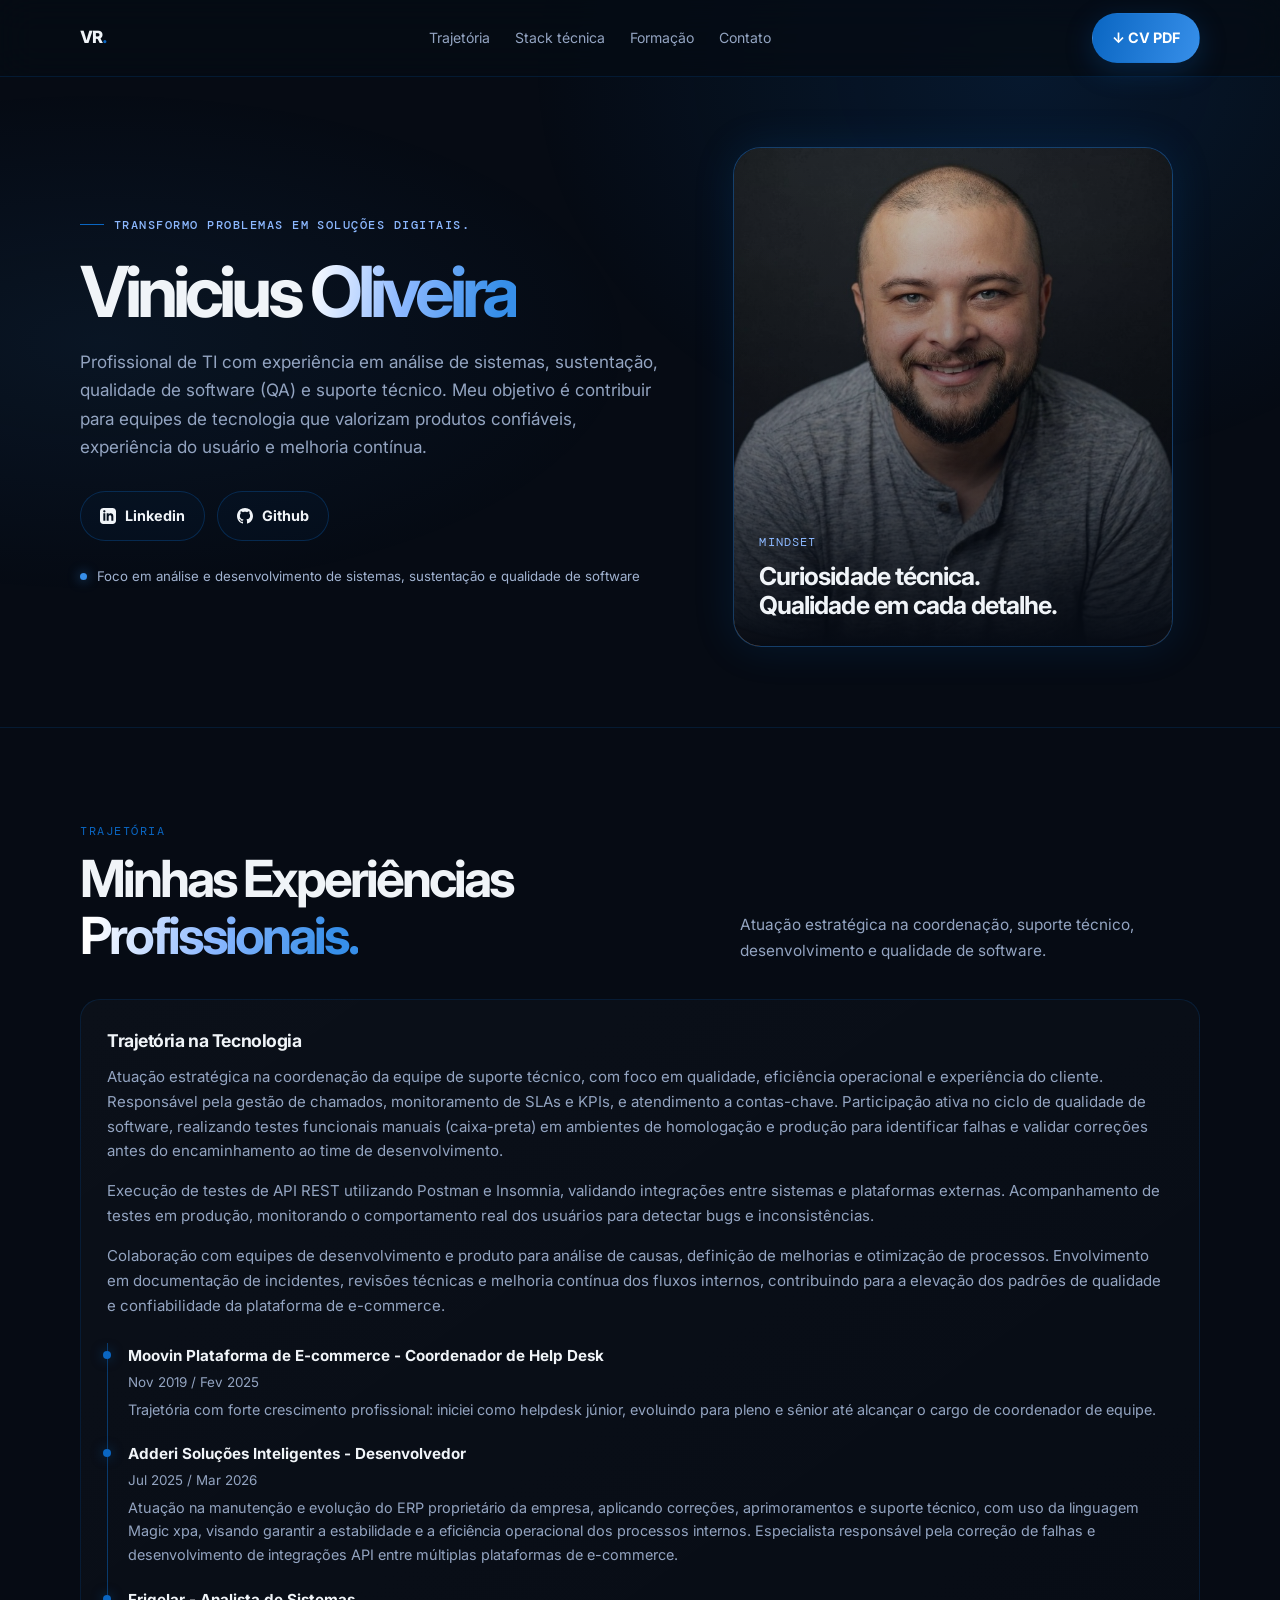
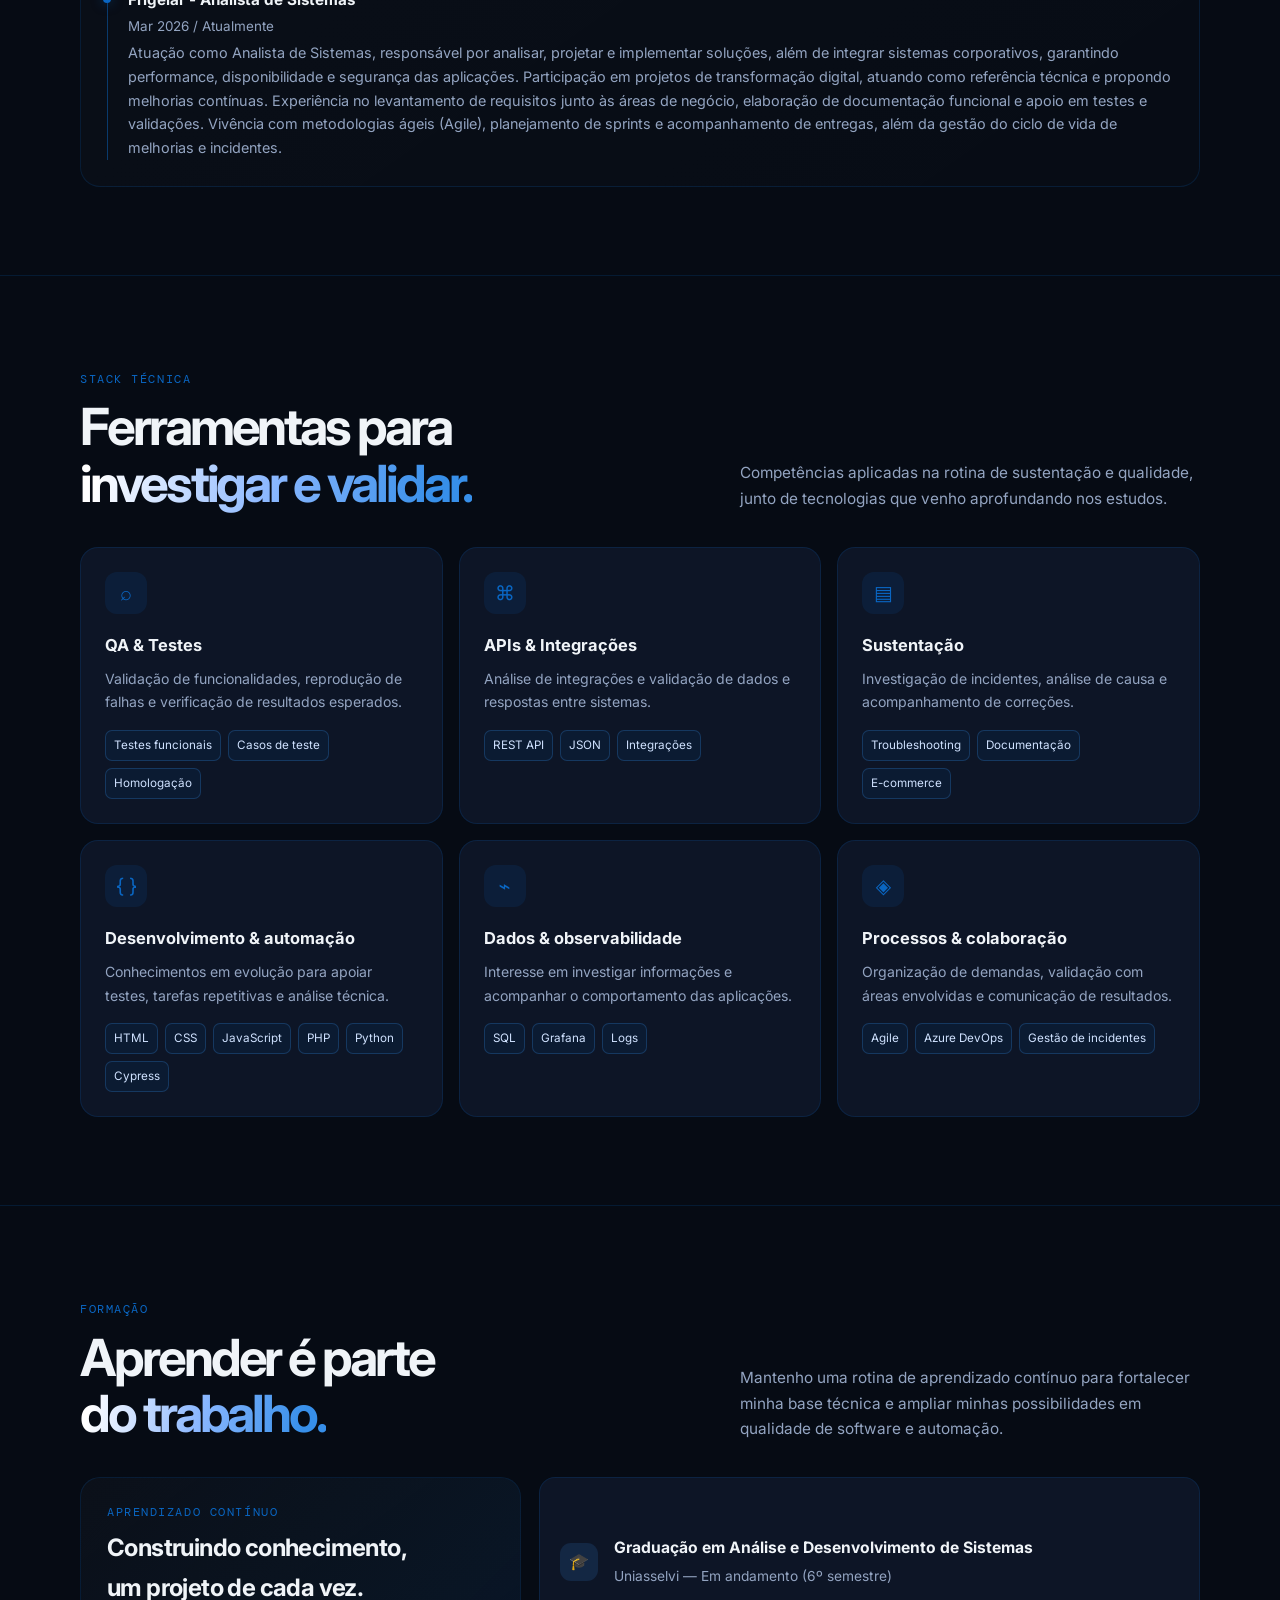
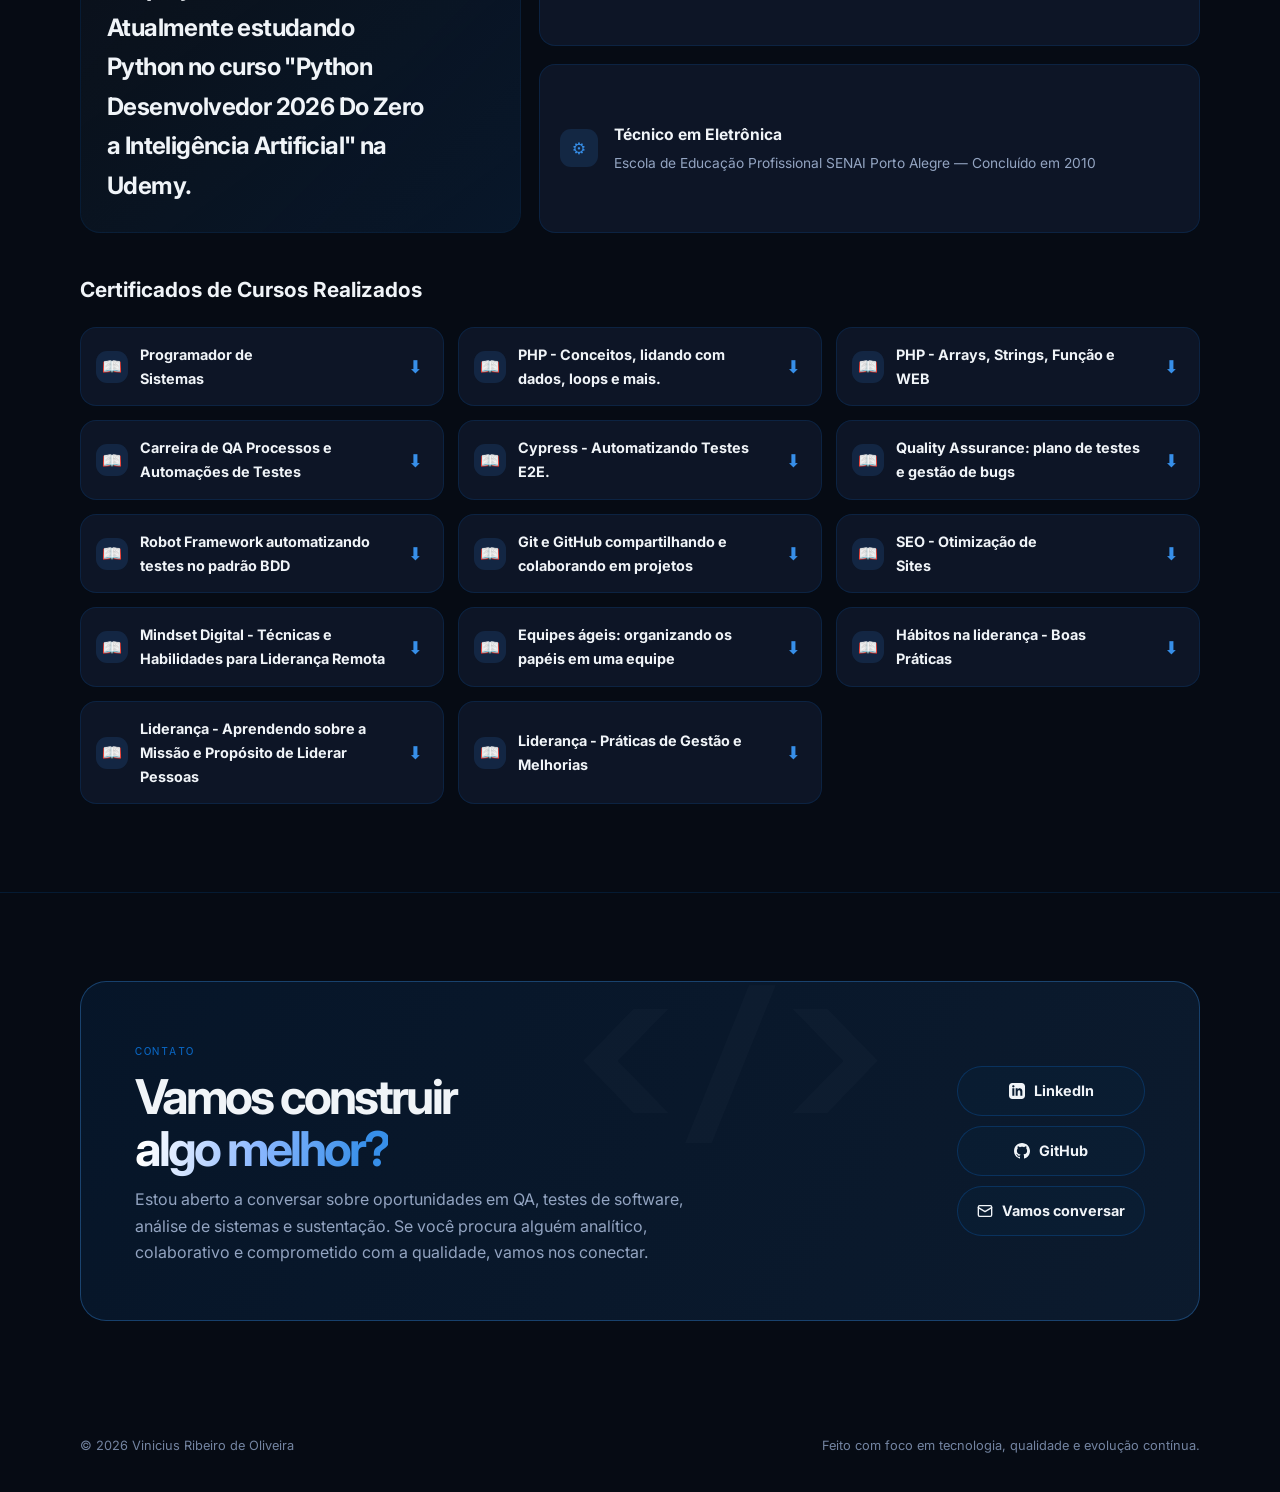
==== index.html @ 4004b597 "adicionando certificados" ====
<!DOCTYPE html>
<html lang="pt-BR">
<head>
  <meta charset="UTF-8" />
  <meta name="viewport" content="width=device-width, initial-scale=1.0" />
  <meta name="theme-color" content="#060b14" />
  <meta name="description" content="Portfólio profissional de Vinicius Ribeiro de Oliveira — Análise de Sistemas, QA, sustentação e qualidade de software." />
  <title>Vinicius Ribeiro | Sistemas · QA · Tecnologia</title>
  <link rel="preconnect" href="https://fonts.googleapis.com">
  <link rel="preconnect" href="https://fonts.gstatic.com" crossorigin>
  <link href="https://fonts.googleapis.com/css2?family=DM+Mono:wght@400;500&family=Inter:wght@400;500;600;700;800&display=swap" rel="stylesheet">
  <link rel="stylesheet" href="style.css" />
</head>
<body>
  <header class="topbar">
    <nav class="nav container" aria-label="Navegação principal">
      <a class="brand" href="#inicio" aria-label="Vinicius Ribeiro, início">VR<span>.</span></a>
      <div class="nav-links">
        <a href="#trajetoria">Trajetória</a>
        <a href="#stack">Stack técnica</a>
        <a href="#formacao">Formação</a>
        <a href="#contato">Contato</a>
      </div>
      <a class="button button-primary" href="arquivos/Curriculo Vinicius Oliveira.pdf" target="_blank" rel="noopener">↓ CV PDF</a>
    </nav>
  </header>

  <main id="inicio">
    <section class="hero container">
      <div class="hero-copy reveal">
        <span class="eyebrow">Transformo problemas em soluções digitais.</span>
        <h1>Vinicius<span class="gradient-text">&nbsp;Oliveira</span></h1>
        <p>Profissional de TI com experiência em análise de sistemas, sustentação, qualidade de software (QA) e suporte técnico. Meu objetivo é contribuir para equipes de tecnologia que valorizam produtos confiáveis, experiência do usuário e melhoria contínua.</p>
        <div class="hero-actions">
          <a class="button button-ghost" href="https://www.linkedin.com/in/vinicius-ribeiro-de-oliveira/" target="_blank" rel="noopener"><svg width="16" height="16" viewBox="0 0 24 24" fill="currentColor" aria-hidden="true"><path d="M19 0h-14c-2.761 0-5 2.239-5 5v14c0 2.761 2.239 5 5 5h14c2.762 0 5-2.239 5-5v-14c0-2.761-2.238-5-5-5zm-11 19h-3v-11h3v11zm-1.5-12.268c-.966 0-1.75-.79-1.75-1.764s.784-1.764 1.75-1.764 1.75.79 1.75 1.764-.783 1.764-1.75 1.764zm13.5 12.268h-3v-5.604c0-3.368-4-3.113-4 0v5.604h-3v-11h3v1.765c1.396-2.586 7-2.777 7 2.476v6.759z"/></svg>Linkedin</a>
          <a class="button button-ghost" href="https://github.com/ViniciusRdeOliveira/" target="_blank" rel="noopener"><svg width="16" height="16" viewBox="0 0 24 24" fill="currentColor" aria-hidden="true"><path d="M12 0c-6.626 0-12 5.373-12 12 0 5.302 3.438 9.8 8.207 11.387.599.111.793-.261.793-.577v-2.234c-3.338.726-4.033-1.416-4.033-1.416-.546-1.387-1.333-1.756-1.333-1.756-1.089-.745.083-.729.083-.729 1.205.084 1.839 1.237 1.839 1.237 1.07 1.834 2.807 1.304 3.492.997.107-.775.418-1.305.762-1.604-2.665-.305-5.467-1.334-5.467-5.931 0-1.311.469-2.381 1.236-3.221-.124-.303-.535-1.524.117-3.176 0 0 1.008-.322 3.301 1.23.957-.266 1.983-.399 3.003-.404 1.02.005 2.047.138 3.006.404 2.291-1.552 3.297-1.23 3.297-1.23.653 1.653.242 2.874.118 3.176.77.84 1.235 1.911 1.235 3.221 0 4.609-2.807 5.624-5.479 5.921.43.372.823 1.102.823 2.222v3.293c0 .319.192.694.801.576 4.765-1.589 8.199-6.086 8.199-11.386 0-6.627-5.373-12-12-12z"/></svg>Github</a>
        </div>
        <div class="micro"><span class="dot"></span> Foco em análise e desenvolvimento de sistemas, sustentação e qualidade de software</div>
      </div>
      <div class="visual reveal" aria-label="Foto de perfil de Vinicius Oliveira">
        <div class="visual-frame">
          <img src="arquivos/vinicius-oliveira.jpeg" alt="Vinicius Oliveira" />
          <div class="visual-caption">
            <small>Mindset</small>
            <h2>Curiosidade técnica.<br>Qualidade em cada detalhe.</h2>
          </div>
        </div>
      </div>
    </section>

    <section class="section" id="trajetoria">
      <div class="container">
        <div class="section-head reveal">
          <div><span class="section-kicker">Trajetória</span><h2 class="section-title">Minhas Experiências<br><span class="gradient-text">Profissionais.</span></h2></div>
          <p class="section-intro">Atuação estratégica na coordenação, suporte técnico, desenvolvimento e qualidade de software.</p>
        </div>
        <div class="trajectory-grid">
          <article class="panel reveal" style="grid-column: 1 / -1;">
            <h3>Trajetória na Tecnologia</h3>
            <p>Atuação estratégica na coordenação da equipe de suporte técnico, com foco em qualidade, eficiência operacional e experiência do cliente. Responsável pela gestão de chamados, monitoramento de SLAs e KPIs, e atendimento a contas-chave. Participação ativa no ciclo de qualidade de software, realizando testes funcionais manuais (caixa-preta) em ambientes de homologação e produção para identificar falhas e validar correções antes do encaminhamento ao time de desenvolvimento.</p>
            <p style="margin-top: 15px;">Execução de testes de API REST utilizando Postman e Insomnia, validando integrações entre sistemas e plataformas externas. Acompanhamento de testes em produção, monitorando o comportamento real dos usuários para detectar bugs e inconsistências.</p>
            <p style="margin-top: 15px;">Colaboração com equipes de desenvolvimento e produto para análise de causas, definição de melhorias e otimização de processos. Envolvimento em documentação de incidentes, revisões técnicas e melhoria contínua dos fluxos internos, contribuindo para a elevação dos padrões de qualidade e confiabilidade da plataforma de e-commerce.</p>
            <div class="timeline" style="margin-top: 25px;">
              <div class="timeline-item">
                <strong>Moovin Plataforma de E-commerce - Coordenador de Help Desk</strong>
                <span>Nov 2019 / Fev 2025</span>
                <p style="color: var(--muted); font-size: 0.9rem; margin-top: 4px;">Trajetória com forte crescimento profissional: iniciei como helpdesk júnior, evoluindo para pleno e sênior até alcançar o cargo de coordenador de equipe.</p>
              </div>
              <div class="timeline-item">
                <strong>Adderi Soluções Inteligentes - Desenvolvedor</strong>
                <span>Jul 2025 / Mar 2026</span>
                <p style="color: var(--muted); font-size: 0.9rem; margin-top: 4px;">Atuação na manutenção e evolução do ERP proprietário da empresa, aplicando correções, aprimoramentos e suporte técnico, com uso da linguagem Magic xpa, visando garantir a estabilidade e a eficiência operacional dos processos internos. Especialista responsável pela correção de falhas e desenvolvimento de integrações API entre múltiplas plataformas de e-commerce.</p>
              </div>
              <div class="timeline-item">
                <strong>Frigelar - Analista de Sistemas</strong>
                <span>Mar 2026 / Atualmente</span>
                <p style="color: var(--muted); font-size: 0.9rem; margin-top: 4px;">Atuação como Analista de Sistemas, responsável por analisar, projetar e implementar soluções, além de integrar sistemas corporativos, garantindo performance, disponibilidade e segurança das aplicações. Participação em projetos de transformação digital, atuando como referência técnica e propondo melhorias contínuas. Experiência no levantamento de requisitos junto às áreas de negócio, elaboração de documentação funcional e apoio em testes e validações. Vivência com metodologias ágeis (Agile), planejamento de sprints e acompanhamento de entregas, além da gestão do ciclo de vida de melhorias e incidentes.</p>
              </div>
            </div>
          </article>
        </div>
      </div>
    </section>

    <section class="section" id="stack">
      <div class="container">
        <div class="section-head reveal">
          <div><span class="section-kicker">Stack técnica</span><h2 class="section-title">Ferramentas para<br><span class="gradient-text">investigar e validar.</span></h2></div>
          <p class="section-intro">Competências aplicadas na rotina de sustentação e qualidade, junto de tecnologias que venho aprofundando nos estudos.</p>
        </div>
        <div class="stack-grid">
          <article class="stack-card reveal"><div class="stack-icon">⌕</div><h3>QA & Testes</h3><p>Validação de funcionalidades, reprodução de falhas e verificação de resultados esperados.</p><div class="tags"><span class="tag">Testes funcionais</span><span class="tag">Casos de teste</span><span class="tag">Homologação</span></div></article>
          <article class="stack-card reveal"><div class="stack-icon">⌘</div><h3>APIs & Integrações</h3><p>Análise de integrações e validação de dados e respostas entre sistemas.</p><div class="tags"><span class="tag">REST API</span><span class="tag">JSON</span><span class="tag">Integrações</span></div></article>
          <article class="stack-card reveal"><div class="stack-icon">▤</div><h3>Sustentação</h3><p>Investigação de incidentes, análise de causa e acompanhamento de correções.</p><div class="tags"><span class="tag">Troubleshooting</span><span class="tag">Documentação</span><span class="tag">E-commerce</span></div></article>
          <article class="stack-card reveal"><div class="stack-icon">{ }</div><h3>Desenvolvimento & automação</h3><p>Conhecimentos em evolução para apoiar testes, tarefas repetitivas e análise técnica.</p><div class="tags"><span class="tag">HTML</span><span class="tag">CSS</span><span class="tag">JavaScript</span><span class="tag">PHP</span><span class="tag">Python</span><span class="tag">Cypress</span></div></article>
          <article class="stack-card reveal"><div class="stack-icon">⌁</div><h3>Dados & observabilidade</h3><p>Interesse em investigar informações e acompanhar o comportamento das aplicações.</p><div class="tags"><span class="tag">SQL</span><span class="tag">Grafana</span><span class="tag">Logs</span></div></article>
          <article class="stack-card reveal"><div class="stack-icon">◈</div><h3>Processos & colaboração</h3><p>Organização de demandas, validação com áreas envolvidas e comunicação de resultados.</p><div class="tags"><span class="tag">Agile</span><span class="tag">Azure DevOps</span><span class="tag">Gestão de incidentes</span></div></article>
        </div>
      </div>
    </section>

    <section class="section" id="formacao">
      <div class="container">
        <div class="section-head reveal">
          <div><span class="section-kicker">Formação</span><h2 class="section-title">Aprender é parte<br><span class="gradient-text">do trabalho.</span></h2></div>
          <p class="section-intro">Mantenho uma rotina de aprendizado contínuo para fortalecer minha base técnica e ampliar minhas possibilidades em qualidade de software e automação.</p>
        </div>
        <div class="education-grid">
          <article class="panel education-feature reveal">
            <span class="section-kicker">Aprendizado contínuo</span>
            <h3>Construindo conhecimento, um projeto de cada vez. Atualmente estudando Python no curso "Python Desenvolvedor 2026 Do Zero a Inteligência Artificial" na Udemy.</h3>
          </article>
          <div class="education-list">
            <article class="education-item reveal"><div class="symbol">🎓</div><div><h3>Graduação em Análise e Desenvolvimento de Sistemas</h3><p>Uniasselvi — Em andamento (6º semestre)</p></div></article>
            <article class="education-item reveal"><div class="symbol">⚙</div><div><h3>Técnico em Eletrônica</h3><p>Escola de Educação Profissional SENAI Porto Alegre — Concluído em 2010</p></div></article>
          </div>
        </div>

        <div style="margin-top: 40px;" class="reveal">
          <h3 style="font-size: 1.3rem; margin-bottom: 20px;">Certificados de Cursos Realizados</h3>
          <div style="display: grid; grid-template-columns: repeat(auto-fill, minmax(320px, 1fr)); gap: 14px;">
            <div class="education-item" style="padding: 15px; align-items: center; justify-content: space-between;">
              <div style="display: flex; gap: 12px; align-items: center;">
                <div class="symbol" style="flex: 0 0 32px; height: 32px; margin: 0;">📖</div>
                <h3 style="margin: 0; font-size: 0.9rem;">Programador de Sistemas</h3>
              </div>
              <a href="arquivos/certificados/Programador_de_Sistemas-Certificado_Programador_de_Sistemas.pdf" download title="Baixar Certificado" style="color: var(--purple); font-size: 1.1rem; padding: 5px;">⬇</a>
            </div>
            <div class="education-item" style="padding: 15px; align-items: center; justify-content: space-between;">
              <div style="display: flex; gap: 12px; align-items: center;">
                <div class="symbol" style="flex: 0 0 32px; height: 32px; margin: 0;">📖</div>
                <h3 style="margin: 0; font-size: 0.9rem;">PHP - Conceitos, lidando com dados, loops e mais.</h3>
              </div>
              <a href="arquivos/certificados/PHP_ conceitos, lidando com dados, loops e mais - Alura.pdf" download title="Baixar Certificado" style="color: var(--purple); font-size: 1.1rem; padding: 5px;">⬇</a>
            </div>
            <div class="education-item" style="padding: 15px; align-items: center; justify-content: space-between;">
              <div style="display: flex; gap: 12px; align-items: center;">
                <div class="symbol" style="flex: 0 0 32px; height: 32px; margin: 0;">📖</div>
                <h3 style="margin: 0; font-size: 0.9rem;">PHP - Arrays, Strings, Função e WEB</h3>
              </div>
              <a href="arquivos/certificados/AVANÇANDO COM PHP_ARRAYS STRINGS.pdf" download title="Baixar Certificado" style="color: var(--purple); font-size: 1.1rem; padding: 5px;">⬇</a>
            </div>
            <div class="education-item" style="padding: 15px; align-items: center; justify-content: space-between;">
              <div style="display: flex; gap: 12px; align-items: center;">
                <div class="symbol" style="flex: 0 0 32px; height: 32px; margin: 0;">📖</div>
                <h3 style="margin: 0; font-size: 0.9rem;">Carreira de QA Processos e Automações de Testes</h3>
              </div>
              <a href="arquivos/certificados/Carreira de QA Processos e Autmações de Testes.pdf" download title="Baixar Certificado" style="color: var(--purple); font-size: 1.1rem; padding: 5px;">⬇</a>
            </div>
            <div class="education-item" style="padding: 15px; align-items: center; justify-content: space-between;">
              <div style="display: flex; gap: 12px; align-items: center;">
                <div class="symbol" style="flex: 0 0 32px; height: 32px; margin: 0;">📖</div>
                <h3 style="margin: 0; font-size: 0.9rem;">Cypress - Automatizando Testes E2E.</h3>
              </div>
              <a href="arquivos/certificados/CYPRESS AUTOMATIZANDO TESTES E2E.pdf" download title="Baixar Certificado" style="color: var(--purple); font-size: 1.1rem; padding: 5px;">⬇</a>
            </div>
            <div class="education-item" style="padding: 15px; align-items: center; justify-content: space-between;">
              <div style="display: flex; gap: 12px; align-items: center;">
                <div class="symbol" style="flex: 0 0 32px; height: 32px; margin: 0;">📖</div>
                <h3 style="margin: 0; font-size: 0.9rem;">Quality Assurance: plano de testes e gestão de bugs</h3>
              </div>
              <a href="arquivos/certificados/Quality Assurance_plano de testes e gestão de bugs.pdf" download title="Baixar Certificado" style="color: var(--purple); font-size: 1.1rem; padding: 5px;">⬇</a>
            </div>
            <div class="education-item" style="padding: 15px; align-items: center; justify-content: space-between;">
              <div style="display: flex; gap: 12px; align-items: center;">
                <div class="symbol" style="flex: 0 0 32px; height: 32px; margin: 0;">📖</div>
                <h3 style="margin: 0; font-size: 0.9rem;">Robot Framework automatizando testes no padrão BDD</h3>
              </div>
              <a href="arquivos/certificados/Robot Framework automatizando testes no padrão BDD.pdf" download title="Baixar Certificado" style="color: var(--purple); font-size: 1.1rem; padding: 5px;">⬇</a>
            </div>
            <div class="education-item" style="padding: 15px; align-items: center; justify-content: space-between;">
              <div style="display: flex; gap: 12px; align-items: center;">
                <div class="symbol" style="flex: 0 0 32px; height: 32px; margin: 0;">📖</div>
                <h3 style="margin: 0; font-size: 0.9rem;">Git e GitHub compartilhando e colaborando em projetos</h3>
              </div>
              <a href="arquivos/certificados/Git e GitHub compartilhando e colaborando em projetos.pdf" download title="Baixar Certificado" style="color: var(--purple); font-size: 1.1rem; padding: 5px;">⬇</a>
            </div>
            <div class="education-item" style="padding: 15px; align-items: center; justify-content: space-between;">
              <div style="display: flex; gap: 12px; align-items: center;">
                <div class="symbol" style="flex: 0 0 32px; height: 32px; margin: 0;">📖</div>
                <h3 style="margin: 0; font-size: 0.9rem;">SEO - Otimização de Sites</h3>
              </div>
              <a href="arquivos/certificados/SEO_ otimização de sites - Alura.pdf" download title="Baixar Certificado" style="color: var(--purple); font-size: 1.1rem; padding: 5px;">⬇</a>
            </div>
            <div class="education-item" style="padding: 15px; align-items: center; justify-content: space-between;">
              <div style="display: flex; gap: 12px; align-items: center;">
                <div class="symbol" style="flex: 0 0 32px; height: 32px; margin: 0;">📖</div>
                <h3 style="margin: 0; font-size: 0.9rem;">Mindset Digital - Técnicas e Habilidades para Liderança Remota</h3>
              </div>
              <a href="arquivos/certificados/Mindset Digital_técnicas e habilidades para liderança remota.pdf" download title="Baixar Certificado" style="color: var(--purple); font-size: 1.1rem; padding: 5px;">⬇</a>
            </div>
            <div class="education-item" style="padding: 15px; align-items: center; justify-content: space-between;">
              <div style="display: flex; gap: 12px; align-items: center;">
                <div class="symbol" style="flex: 0 0 32px; height: 32px; margin: 0;">📖</div>
                <h3 style="margin: 0; font-size: 0.9rem;">Equipes ágeis: organizando os papéis em uma equipe</h3>
              </div>
              <a href="arquivos/certificados/Equipes ágeis_organizando os papéis em uma equipe.pdf" download title="Baixar Certificado" style="color: var(--purple); font-size: 1.1rem; padding: 5px;">⬇</a>
            </div>
            <div class="education-item" style="padding: 15px; align-items: center; justify-content: space-between;">
              <div style="display: flex; gap: 12px; align-items: center;">
                <div class="symbol" style="flex: 0 0 32px; height: 32px; margin: 0;">📖</div>
                <h3 style="margin: 0; font-size: 0.9rem;">Hábitos na liderança - Boas Práticas</h3>
              </div>
              <a href="arquivos/certificados/Hábitos na liderança_boas práticas.pdf" download title="Baixar Certificado" style="color: var(--purple); font-size: 1.1rem; padding: 5px;">⬇</a>
            </div>
            <div class="education-item" style="padding: 15px; align-items: center; justify-content: space-between;">
              <div style="display: flex; gap: 12px; align-items: center;">
                <div class="symbol" style="flex: 0 0 32px; height: 32px; margin: 0;">📖</div>
                <h3 style="margin: 0; font-size: 0.9rem;">Liderança - Aprendendo sobre a Missão e Propósito de Liderar Pessoas</h3>
              </div>
              <a href="arquivos/certificados/Liderança_ aprendendo sobre a missão e propósito de liderar pessoas - Alura.pdf" download title="Baixar Certificado" style="color: var(--purple); font-size: 1.1rem; padding: 5px;">⬇</a>
            </div>
            <div class="education-item" style="padding: 15px; align-items: center; justify-content: space-between;">
              <div style="display: flex; gap: 12px; align-items: center;">
                <div class="symbol" style="flex: 0 0 32px; height: 32px; margin: 0;">📖</div>
                <h3 style="margin: 0; font-size: 0.9rem;">Liderança - Práticas de Gestão e Melhorias</h3>
              </div>
              <a href="arquivos/certificados/Liderança_ práticas de gestão e melhorias.pdf" download title="Baixar Certificado" style="color: var(--purple); font-size: 1.1rem; padding: 5px;">⬇</a>
            </div>
          </div>
        </div>
      </div>
    </section>

    <section class="section" id="contato">
      <div class="container">
        <div class="contact-box reveal">
          <div>
            <span class="section-kicker">Contato</span>
            <h2>Vamos construir<br><span class="gradient-text">algo melhor?</span></h2>
            <p>Estou aberto a conversar sobre oportunidades em QA, testes de software, análise de sistemas e sustentação. Se você procura alguém analítico, colaborativo e comprometido com a qualidade, vamos nos conectar.</p>
          </div>
          <div class="contact-actions">
            <a class="button button-ghost" href="https://www.linkedin.com/in/vinicius-ribeiro-de-oliveira/" target="_blank" rel="noopener"><svg width="16" height="16" viewBox="0 0 24 24" fill="currentColor" aria-hidden="true"><path d="M19 0h-14c-2.761 0-5 2.239-5 5v14c0 2.761 2.239 5 5 5h14c2.762 0 5-2.239 5-5v-14c0-2.761-2.238-5-5-5zm-11 19h-3v-11h3v11zm-1.5-12.268c-.966 0-1.75-.79-1.75-1.764s.784-1.764 1.75-1.764 1.75.79 1.75 1.764-.783 1.764-1.75 1.764zm13.5 12.268h-3v-5.604c0-3.368-4-3.113-4 0v5.604h-3v-11h3v1.765c1.396-2.586 7-2.777 7 2.476v6.759z"/></svg>LinkedIn</a>
            <a class="button button-ghost" href="https://github.com/ViniciusRdeOliveira/" target="_blank" rel="noopener"><svg width="16" height="16" viewBox="0 0 24 24" fill="currentColor" aria-hidden="true"><path d="M12 0c-6.626 0-12 5.373-12 12 0 5.302 3.438 9.8 8.207 11.387.599.111.793-.261.793-.577v-2.234c-3.338.726-4.033-1.416-4.033-1.416-.546-1.387-1.333-1.756-1.333-1.756-1.089-.745.083-.729.083-.729 1.205.084 1.839 1.237 1.839 1.237 1.07 1.834 2.807 1.304 3.492.997.107-.775.418-1.305.762-1.604-2.665-.305-5.467-1.334-5.467-5.931 0-1.311.469-2.381 1.236-3.221-.124-.303-.535-1.524.117-3.176 0 0 1.008-.322 3.301 1.23.957-.266 1.983-.399 3.003-.404 1.02.005 2.047.138 3.006.404 2.291-1.552 3.297-1.23 3.297-1.23.653 1.653.242 2.874.118 3.176.77.84 1.235 1.911 1.235 3.221 0 4.609-2.807 5.624-5.479 5.921.43.372.823 1.102.823 2.222v3.293c0 .319.192.694.801.576 4.765-1.589 8.199-6.086 8.199-11.386 0-6.627-5.373-12-12-12z"/></svg>GitHub</a>
            <a class="button button-ghost" href="mailto:vinicius.r.oliveira@outlook.com.br"><svg width="16" height="16" viewBox="0 0 24 24" fill="none" stroke="currentColor" stroke-width="2" stroke-linecap="round" stroke-linejoin="round" aria-hidden="true"><rect x="2" y="4" width="20" height="16" rx="2"/><path d="m22 7-10 6L2 7"/></svg>Vamos conversar</a>
          </div>
        </div>
      </div>
    </section>
  </main>

  <footer>
    <div class="container footer-inner">
      <span>© <span id="year"></span> Vinicius Ribeiro de Oliveira</span>
      <span>Feito com foco em tecnologia, qualidade e evolução contínua.</span>
    </div>
  </footer>

  <script src="script.js"></script>
</body>
</html>
---- style.css ----
:root {
  --bg: #060b14;
  --surface: #0d1526;
  --surface-2: #0f1b36;
  --text: #f0f4f8;
  --muted: #93a4c1;
  --pink: #0a66c2; /* Azul LinkedIn */
  --purple: #378fe9; /* Azul claro / secundário */
  --line: rgba(10,102,194,.18);
  --glow: 0 0 40px rgba(10,102,194,.16);
  --max: 1120px;
}
* { box-sizing: border-box; }
html { scroll-behavior: smooth; scroll-padding-top: 90px; }
body {
  margin: 0; background: var(--bg); color: var(--text);
  font-family: Inter, system-ui, -apple-system, sans-serif; line-height: 1.65;
  overflow-x: hidden;
}
body::before {
  content: ""; position: fixed; inset: 0; z-index: -2; pointer-events: none;
  background: radial-gradient(ellipse at 80% 8%, rgba(10,102,194,.15), transparent 34%),
              radial-gradient(ellipse at 8% 38%, rgba(55,143,233,.08), transparent 32%);
}
a { color: inherit; text-decoration: none; }
button, a { -webkit-tap-highlight-color: transparent; }
.container { width: min(var(--max), calc(100% - 44px)); margin-inline: auto; }
.topbar {
  position: sticky; top: 0; z-index: 20; border-bottom: 1px solid var(--line);
  background: rgba(6,11,20,.82); backdrop-filter: blur(18px);
}
.nav { min-height: 76px; display: flex; align-items: center; justify-content: space-between; gap: 24px; }
.brand { font-weight: 800; letter-spacing: -.05em; font-size: 1.06rem; white-space: nowrap; }
.brand span { color: var(--pink); }
.nav-links { display: flex; align-items: center; gap: 25px; }
.nav-links a { font-size: .88rem; color: var(--muted); transition: color .2s; }
.nav-links a:hover { color: var(--text); }
.button {
  display: inline-flex; align-items: center; justify-content: center; gap: 9px;
  border: 1px solid transparent; border-radius: 999px; padding: 12px 19px;
  font-size: .9rem; font-weight: 700; cursor: pointer; transition: transform .2s, box-shadow .2s, border-color .2s;
}
.button svg { flex-shrink: 0; }
.button:hover { transform: translateY(-2px); }
.button-primary { color: #ffffff; background: linear-gradient(105deg, var(--pink), #378fe9); box-shadow: 0 8px 28px rgba(10,102,194,.25); }
.button-primary:hover { box-shadow: 0 10px 34px rgba(10,102,194,.38); }
.button-ghost { border-color: rgba(10,102,194,.3); color: var(--text); background: rgba(10,102,194,.04); }
.button-ghost:hover { border-color: var(--purple); }
.hero { min-height: 650px; display: grid; grid-template-columns: 1.08fr .92fr; align-items: center; gap: 48px; padding-top: 70px; padding-bottom: 80px; }
.eyebrow { display: inline-flex; align-items: center; gap: 10px; color: #8cb8ff; font: 500 .77rem 'DM Mono', monospace; letter-spacing: .12em; text-transform: uppercase; }
.eyebrow::before { content: ""; width: 24px; height: 1px; background: var(--pink); }
h1 { margin: 22px 0 20px; max-width: 720px; font-size: clamp(2.7rem, 5.5vw, 5.2rem); line-height: 1.04; letter-spacing: -.07em; }
.gradient-text { background: linear-gradient(100deg, #fff 5%, #8cb8ff 48%, #378fe9 90%); -webkit-background-clip: text; background-clip: text; color: transparent; }
.hero p { max-width: 600px; color: var(--muted); font-size: 1.07rem; margin: 0; }
.hero-actions { display: flex; flex-wrap: wrap; gap: 12px; margin-top: 30px; }
.micro { margin-top: 25px; display: flex; align-items: center; gap: 10px; color: #a1b3d1; font-size: .83rem; }
.micro .dot { width: 7px; height: 7px; border-radius: 50%; background: #378fe9; box-shadow: 0 0 12px rgba(55,143,233,.65); }
.visual { min-height: 430px; position: relative; display: grid; place-items: center; }
.visual-frame { position: relative; width: min(100%, 440px); aspect-ratio: .88; border-radius: 28px; overflow: hidden; border: 1px solid rgba(55,143,233,.32); background: linear-gradient(145deg, rgba(10,102,194,.15), rgba(55,143,233,.06)); box-shadow: var(--glow); }
.visual-frame img { width: 100%; height: 100%; object-fit: cover; opacity: .85; filter: none; }
.visual-frame::after { content: ""; position: absolute; inset: 0; background: linear-gradient(180deg, rgba(6,11,20,.02), rgba(6,11,20,.42) 55%, #060b14 100%); }
.visual-caption { position: absolute; z-index: 2; bottom: 25px; left: 25px; right: 25px; }
.visual-caption small { color: #8cb8ff; font: .72rem 'DM Mono', monospace; letter-spacing: .1em; text-transform: uppercase; }
.visual-caption h2 { font-size: 1.55rem; line-height: 1.2; margin: 8px 0 0; letter-spacing: -.04em; }
.float-card { position: absolute; z-index: 3; right: -20px; top: 50px; padding: 14px 17px; border: 1px solid var(--line); border-radius: 16px; background: rgba(13,21,38,.9); backdrop-filter: blur(12px); box-shadow: var(--glow); }
.float-card strong { display: block; font-size: .92rem; }
.float-card span { color: var(--muted); font: .7rem 'DM Mono', monospace; }
.float-card.bottom { top: auto; right: auto; left: -24px; bottom: 65px; }
.section { padding: 88px 0; border-top: 1px solid var(--line); }
.section-head { display: flex; justify-content: space-between; align-items: end; gap: 28px; margin-bottom: 36px; }
.section-kicker { color: var(--pink); font: .75rem 'DM Mono', monospace; letter-spacing: .13em; text-transform: uppercase; }
h2.section-title { margin: 8px 0 0; font-size: clamp(2rem, 4vw, 3.2rem); line-height: 1.1; letter-spacing: -.06em; }
.section-intro { max-width: 460px; margin: 0; color: var(--muted); font-size: .96rem; }
.trajectory-grid { display: grid; grid-template-columns: 1fr 1fr; gap: 18px; }
.panel { border: 1px solid var(--line); border-radius: 20px; padding: 26px; background: linear-gradient(145deg, rgba(255,255,255,.025), rgba(255,255,255,.008)); }
.panel h3 { margin: 0 0 10px; font-size: 1.1rem; letter-spacing: -.025em; }
.panel p { color: var(--muted); margin: 0; font-size: .94rem; }
.timeline { margin-top: 20px; border-left: 1px solid rgba(10,102,194,.5); padding-left: 20px; }
.timeline-item { position: relative; padding: 0 0 20px; }
.timeline-item:last-child { padding-bottom: 0; }
.timeline-item::before { content: ""; position: absolute; left: -25px; top: 8px; width: 8px; height: 8px; border-radius: 50%; background: var(--pink); box-shadow: 0 0 12px rgba(10,102,194,.5); }
.timeline-item strong { display: block; font-size: .95rem; }
.timeline-item span { display: block; color: var(--muted); font-size: .84rem; margin-top: 3px; }
.tags { display: flex; flex-wrap: wrap; gap: 10px; }
.tag { padding: 9px 13px; border: 1px solid rgba(55,143,233,.25); border-radius: 10px; background: rgba(10,102,194,.08); color: #d0e2ff; font-size: .84rem; }
.stack-grid { display: grid; grid-template-columns: repeat(3, 1fr); gap: 16px; }
.stack-card { padding: 24px; border: 1px solid var(--line); border-radius: 18px; background: var(--surface); transition: border-color .25s, transform .25s; }
.stack-card:hover { transform: translateY(-4px); border-color: rgba(10,102,194,.5); }
.stack-icon { width: 42px; height: 42px; display: grid; place-items: center; margin-bottom: 18px; border-radius: 12px; color: var(--pink); background: rgba(10,102,194,.12); font-size: 1.25rem; }
.stack-card h3 { margin: 0 0 8px; font-size: 1.03rem; }
.stack-card p { margin: 0 0 16px; color: var(--muted); font-size: .88rem; }
.stack-card .tags { gap: 7px; }
.stack-card .tag { font-size: .73rem; padding: 5px 8px; border-radius: 7px; }
.education-grid { display: grid; grid-template-columns: .8fr 1.2fr; gap: 18px; align-items: stretch; }
.education-feature { position: relative; min-height: 100%; overflow: hidden; display: flex; flex-direction: column; justify-content: end; }
.education-feature::before { content: ""; position: absolute; inset: 0; opacity: .4; background: linear-gradient(135deg, transparent, rgba(10,102,194,.3)), url('https://images.unsplash.com/photo-1516321318423-f06f85e504b3?auto=format&fit=crop&w=1000&q=80') center/cover; }
.education-feature > * { position: relative; }
.education-feature .section-kicker { margin-bottom: 8px; }
.education-feature h3 { font-size: 1.5rem; max-width: 320px; margin: 0; }
.education-list { display: flex; flex-direction: column; justify-content: space-between; gap: 18px; }
.education-item { display: flex; gap: 16px; align-items: center; padding: 24px 20px; border: 1px solid var(--line); border-radius: 16px; background: var(--surface); height: 100%; }
.education-item .symbol { flex: 0 0 38px; height: 38px; display: grid; place-items: center; border-radius: 11px; color: var(--purple); background: rgba(55,143,233,.15); }
.education-item h3 { margin: 0 0 4px; font-size: .98rem; }
.education-item p { margin: 0; color: var(--muted); font-size: .86rem; }
.contact-box { position: relative; overflow: hidden; display: grid; grid-template-columns: 1fr auto; align-items: center; gap: 28px; padding: clamp(28px, 5vw, 54px); border: 1px solid rgba(55,143,233,.35); border-radius: 26px; background: linear-gradient(120deg, rgba(10,102,194,.12), rgba(55,143,233,.12)); }
.contact-box::after { content: "</>"; position: absolute; right: 28%; top: -30px; color: rgba(255,255,255,.02); font: 800 11rem 'DM Mono', monospace; pointer-events: none; }
.contact-box h2 { margin: 8px 0 12px; font-size: clamp(1.8rem, 3.8vw, 3rem); line-height: 1.08; letter-spacing: -.06em; }
.contact-box p { margin: 0; max-width: 600px; color: var(--muted); }
.contact-actions { position: relative; z-index: 1; display: flex; flex-direction: column; gap: 10px; min-width: 170px; }
footer { padding: 26px 0 36px; color: #7384a1; font-size: .8rem; }
.footer-inner { display: flex; justify-content: space-between; gap: 18px; flex-wrap: wrap; }
.reveal { opacity: 0; transform: translateY(18px); transition: opacity .7s ease, transform .7s ease; }
.reveal.visible { opacity: 1; transform: translateY(0); }
.mobile-menu { display: none; }
@media (max-width: 850px) {
  .nav-links { gap: 14px; }
  .nav-links a { font-size: .8rem; }
  .hero { grid-template-columns: 1fr; gap: 25px; padding-top: 60px; }
  .hero-copy { max-width: 720px; }
  .visual { min-height: 390px; }
  .visual-frame { max-width: 500px; aspect-ratio: 1.15; }
  .float-card { right: max(0px, calc((100% - 500px)/2 - 15px)); }
  .float-card.bottom { left: max(0px, calc((100% - 500px)/2 - 15px)); }
  .stack-grid { grid-template-columns: repeat(2, 1fr); }
}
@media (max-width: 600px) {
  .container { width: min(100% - 32px, var(--max)); }
  .nav { min-height: 68px; gap: 12px; }
  .nav-links { display: none; }
  .brand { font-size: .96rem; }
  .nav .button { padding: 10px 13px; font-size: .78rem; }
  .hero { min-height: auto; padding-top: 56px; padding-bottom: 64px; }
  h1 { font-size: clamp(2.65rem, 12vw, 4rem); }
  .hero p { font-size: .98rem; }
  .visual { min-height: 330px; margin-top: 10px; }
  .visual-frame { aspect-ratio: 1 / 1; }
  .float-card { right: -4px; top: 24px; }
  .float-card.bottom { left: -4px; bottom: 25px; }
  .section { padding: 66px 0; }
  .section-head { display: block; }
  .section-intro { margin-top: 16px; }
  .trajectory-grid, .education-grid, .contact-box { grid-template-columns: 1fr; }
  .stack-grid { grid-template-columns: 1fr; }
  .contact-actions { flex-direction: row; flex-wrap: wrap; }
  .contact-actions .button { flex: 1; }
  .contact-box::after { right: -20px; top: 25%; font-size: 8rem; }
  .panel { padding: 22px; }
}
@media (prefers-reduced-motion: reduce) {
  *, *::before, *::after { scroll-behavior: auto !important; transition-duration: .01ms !important; animation-duration: .01ms !important; }
  .reveal { opacity: 1; transform: none; }
}
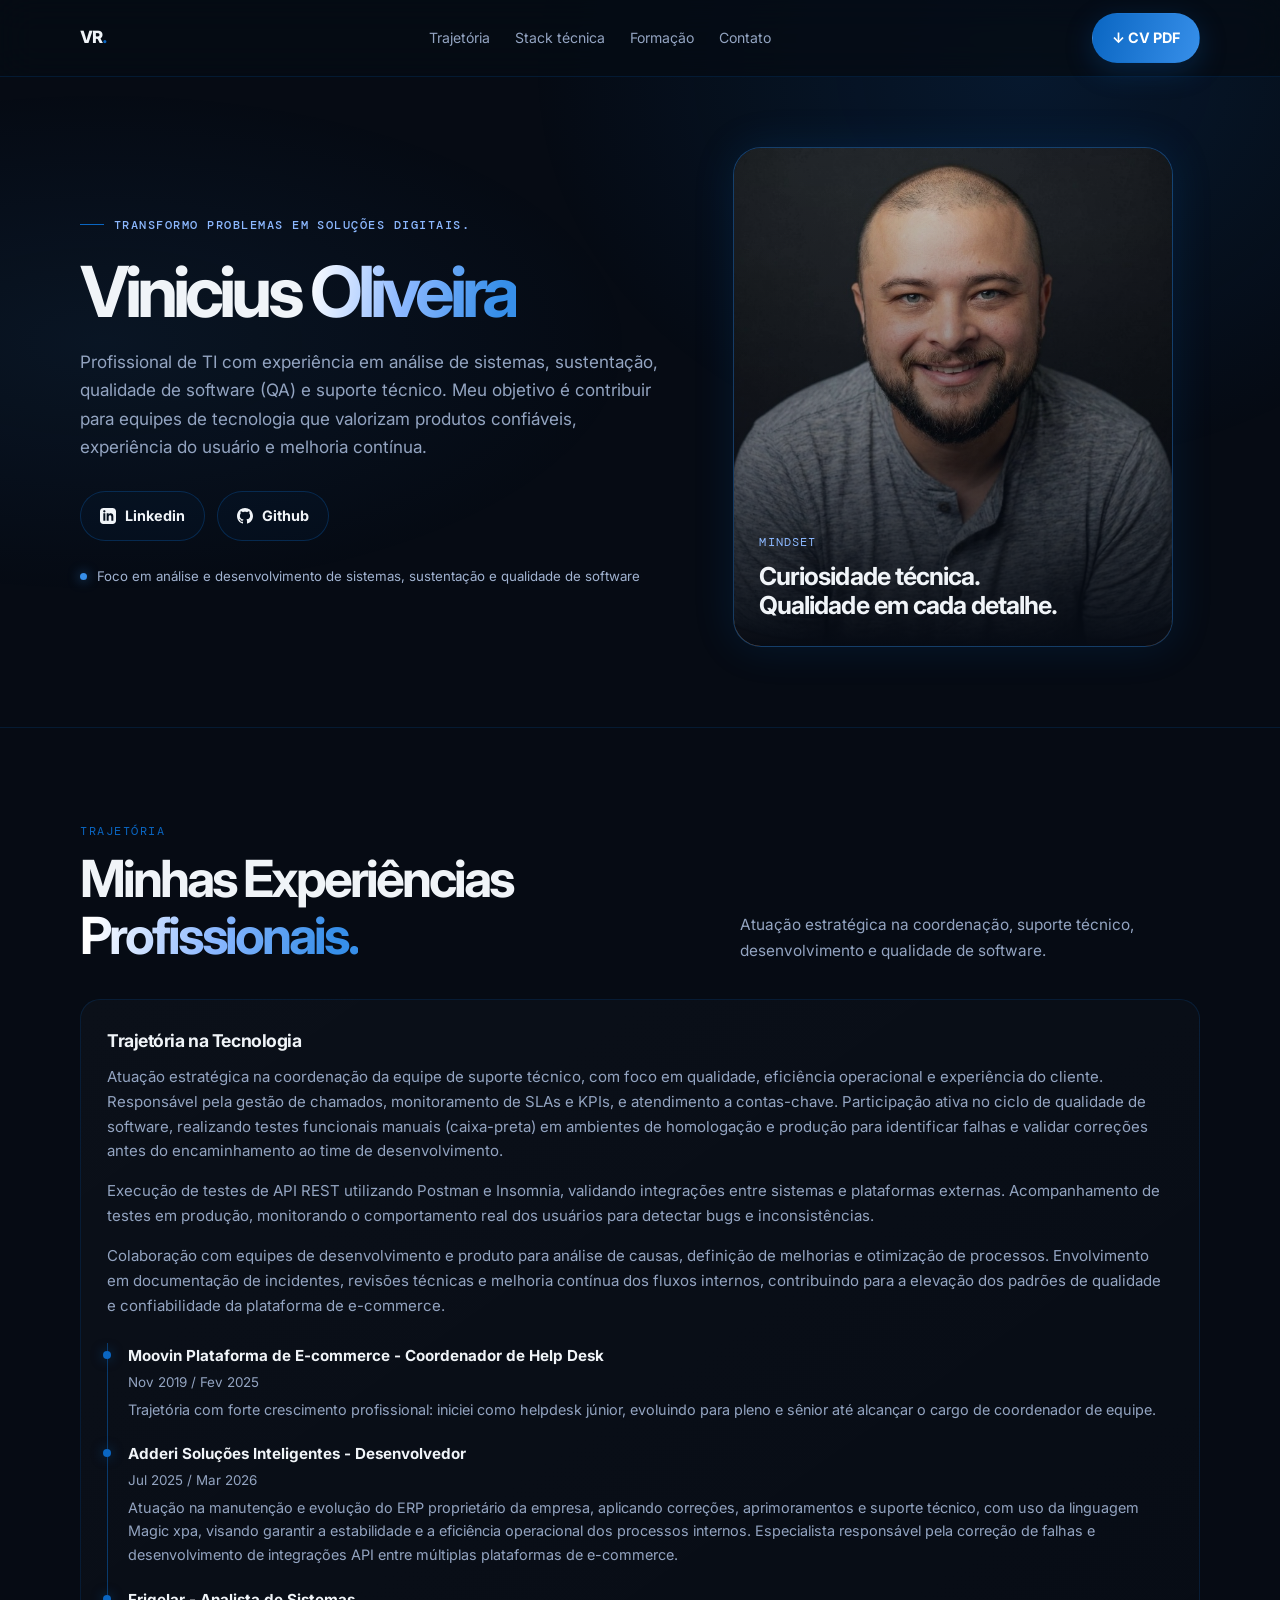
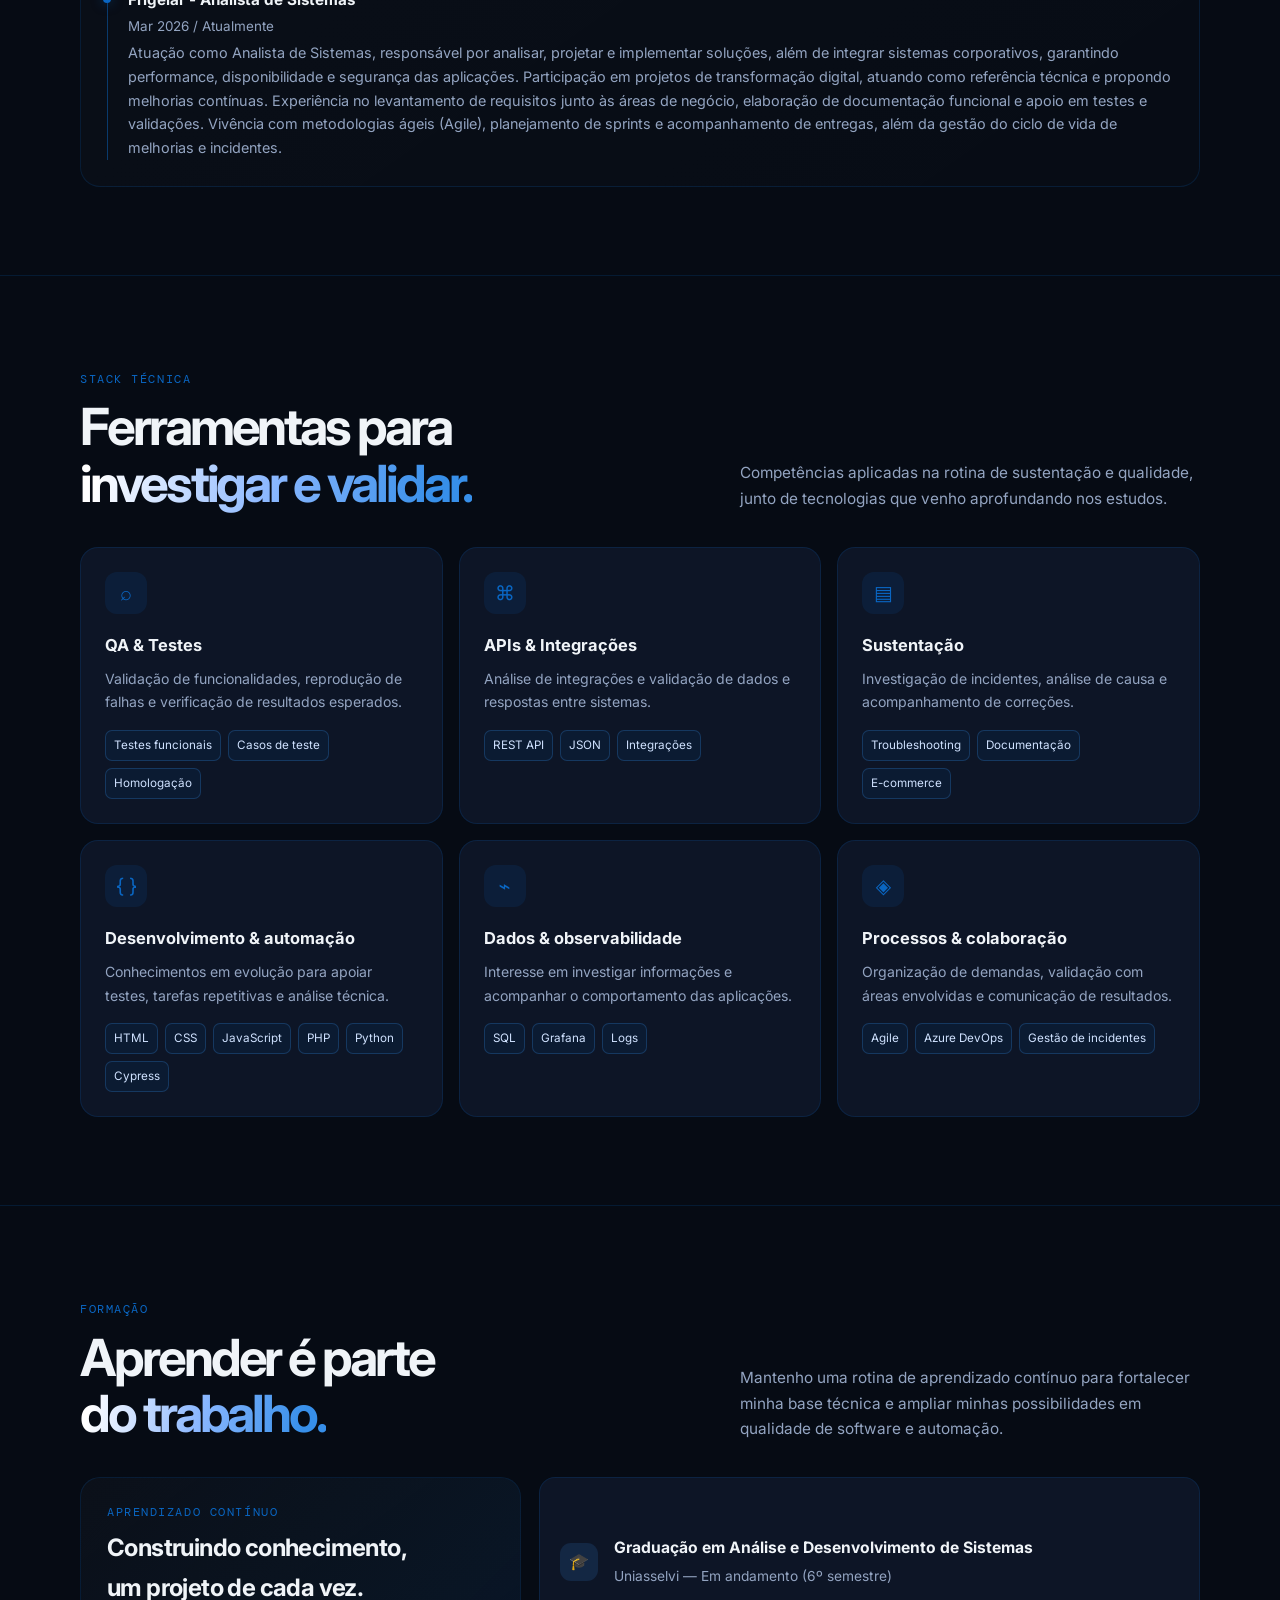
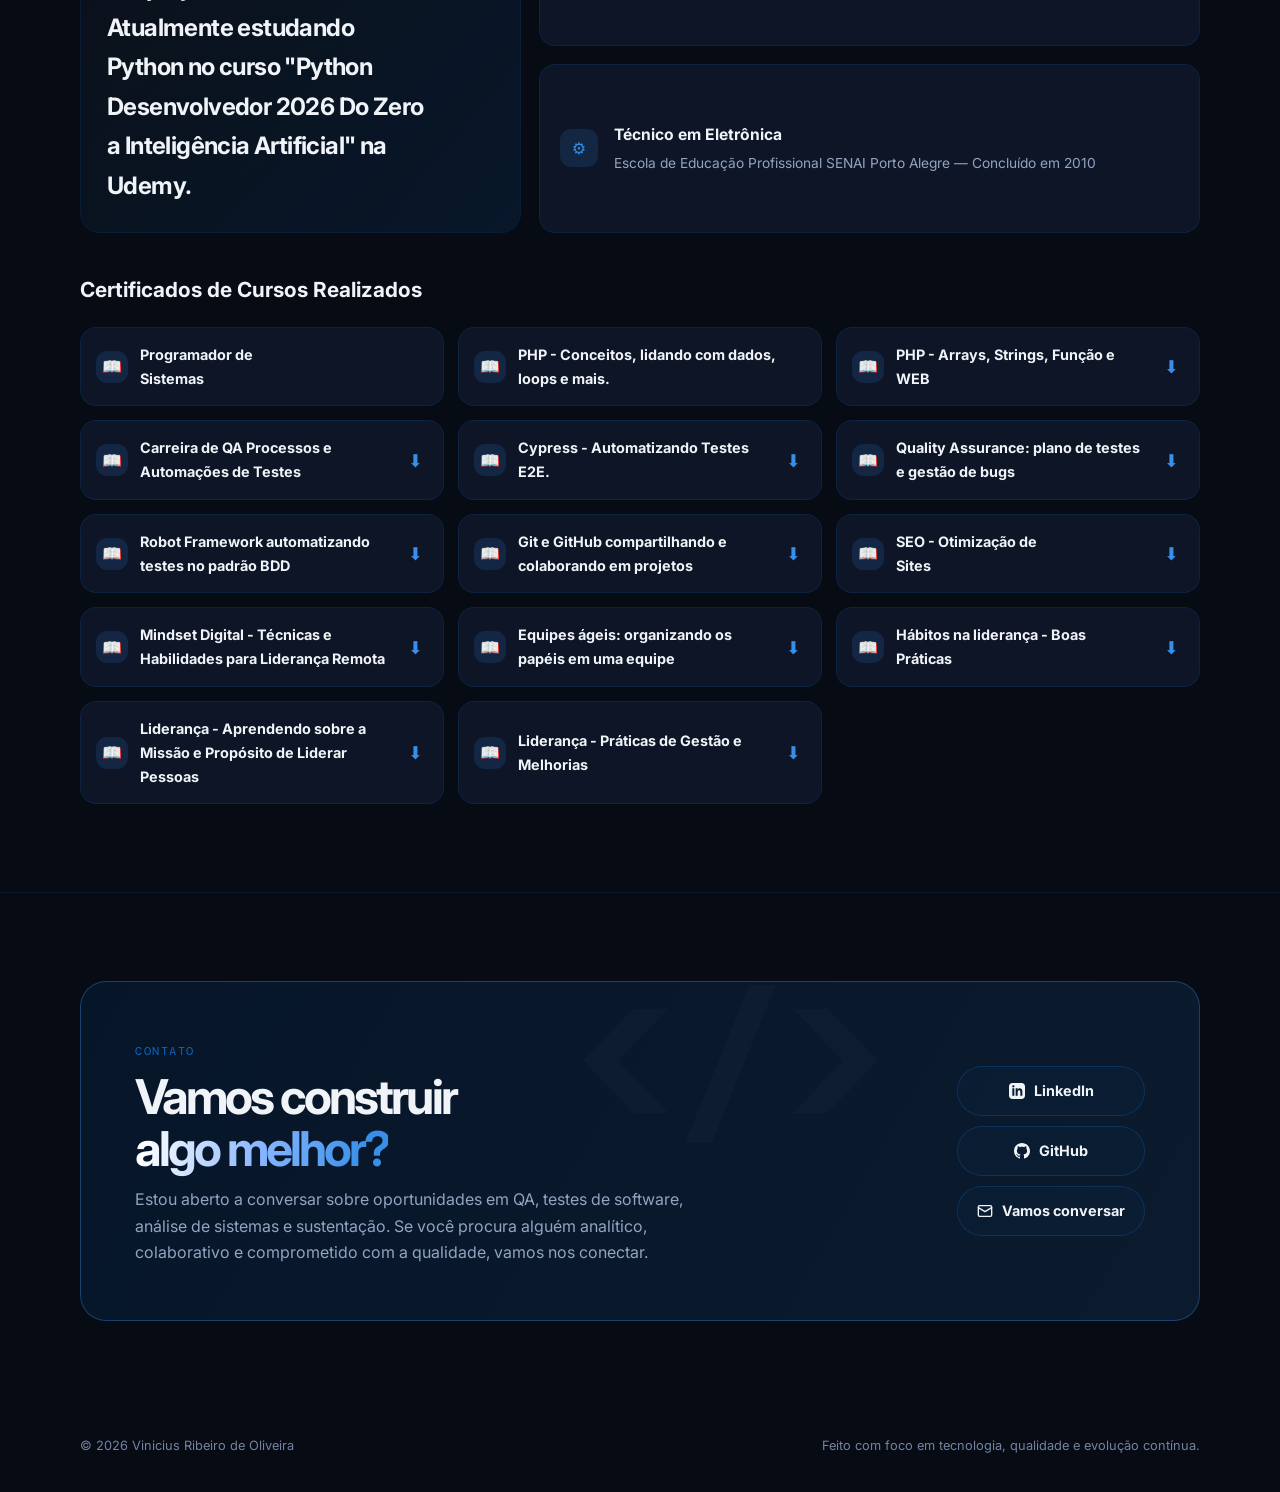
==== commit 4e2d826a: "ajustando links" ====
--- a/index.html
+++ b/index.html
@@ -119,20 +119,23 @@
         <div style="margin-top: 40px;" class="reveal">
           <h3 style="font-size: 1.3rem; margin-bottom: 20px;">Certificados de Cursos Realizados</h3>
           <div style="display: grid; grid-template-columns: repeat(auto-fill, minmax(320px, 1fr)); gap: 14px;">
+            <a href="https://1drv.ms/b/c/fc1a1fd73746bded/IQDihGjQiRd8Ra1Qc3IoMIjtAUtgEV3fl1xkbc-FdR82L0Y?e=EFH1Mo" download title="Visualizar Certificado" target="_blank">
             <div class="education-item" style="padding: 15px; align-items: center; justify-content: space-between;">
               <div style="display: flex; gap: 12px; align-items: center;">
                 <div class="symbol" style="flex: 0 0 32px; height: 32px; margin: 0;">📖</div>
                 <h3 style="margin: 0; font-size: 0.9rem;">Programador de Sistemas</h3>
               </div>
-              <a href="arquivos/certificados/Programador_de_Sistemas-Certificado_Programador_de_Sistemas.pdf" download title="Baixar Certificado" style="color: var(--purple); font-size: 1.1rem; padding: 5px;">⬇</a>
-            </div>
+            </div>
+           </a>
+           <a href="https://1drv.ms/b/c/fc1a1fd73746bded/IQDtvUY31x8aIID83FsAAAAAAVfE4sOkScWuR3bO8Ffc9MA?e=rqVAuv" download title="Visualizar Certificado" target="_blank">  
             <div class="education-item" style="padding: 15px; align-items: center; justify-content: space-between;">
               <div style="display: flex; gap: 12px; align-items: center;">
                 <div class="symbol" style="flex: 0 0 32px; height: 32px; margin: 0;">📖</div>
                 <h3 style="margin: 0; font-size: 0.9rem;">PHP - Conceitos, lidando com dados, loops e mais.</h3>
               </div>
-              <a href="arquivos/certificados/PHP_ conceitos, lidando com dados, loops e mais - Alura.pdf" download title="Baixar Certificado" style="color: var(--purple); font-size: 1.1rem; padding: 5px;">⬇</a>
-            </div>
+            </div>
+            </a>
+            
             <div class="education-item" style="padding: 15px; align-items: center; justify-content: space-between;">
               <div style="display: flex; gap: 12px; align-items: center;">
                 <div class="symbol" style="flex: 0 0 32px; height: 32px; margin: 0;">📖</div>
@@ -140,6 +143,8 @@
               </div>
               <a href="arquivos/certificados/AVANÇANDO COM PHP_ARRAYS STRINGS.pdf" download title="Baixar Certificado" style="color: var(--purple); font-size: 1.1rem; padding: 5px;">⬇</a>
             </div>
+
+
             <div class="education-item" style="padding: 15px; align-items: center; justify-content: space-between;">
               <div style="display: flex; gap: 12px; align-items: center;">
                 <div class="symbol" style="flex: 0 0 32px; height: 32px; margin: 0;">📖</div>
@@ -147,6 +152,8 @@
               </div>
               <a href="arquivos/certificados/Carreira de QA Processos e Autmações de Testes.pdf" download title="Baixar Certificado" style="color: var(--purple); font-size: 1.1rem; padding: 5px;">⬇</a>
             </div>
+
+
             <div class="education-item" style="padding: 15px; align-items: center; justify-content: space-between;">
               <div style="display: flex; gap: 12px; align-items: center;">
                 <div class="symbol" style="flex: 0 0 32px; height: 32px; margin: 0;">📖</div>
@@ -154,6 +161,8 @@
               </div>
               <a href="arquivos/certificados/CYPRESS AUTOMATIZANDO TESTES E2E.pdf" download title="Baixar Certificado" style="color: var(--purple); font-size: 1.1rem; padding: 5px;">⬇</a>
             </div>
+
+
             <div class="education-item" style="padding: 15px; align-items: center; justify-content: space-between;">
               <div style="display: flex; gap: 12px; align-items: center;">
                 <div class="symbol" style="flex: 0 0 32px; height: 32px; margin: 0;">📖</div>
@@ -161,6 +170,8 @@
               </div>
               <a href="arquivos/certificados/Quality Assurance_plano de testes e gestão de bugs.pdf" download title="Baixar Certificado" style="color: var(--purple); font-size: 1.1rem; padding: 5px;">⬇</a>
             </div>
+
+
             <div class="education-item" style="padding: 15px; align-items: center; justify-content: space-between;">
               <div style="display: flex; gap: 12px; align-items: center;">
                 <div class="symbol" style="flex: 0 0 32px; height: 32px; margin: 0;">📖</div>
@@ -168,6 +179,8 @@
               </div>
               <a href="arquivos/certificados/Robot Framework automatizando testes no padrão BDD.pdf" download title="Baixar Certificado" style="color: var(--purple); font-size: 1.1rem; padding: 5px;">⬇</a>
             </div>
+
+
             <div class="education-item" style="padding: 15px; align-items: center; justify-content: space-between;">
               <div style="display: flex; gap: 12px; align-items: center;">
                 <div class="symbol" style="flex: 0 0 32px; height: 32px; margin: 0;">📖</div>
@@ -175,6 +188,8 @@
               </div>
               <a href="arquivos/certificados/Git e GitHub compartilhando e colaborando em projetos.pdf" download title="Baixar Certificado" style="color: var(--purple); font-size: 1.1rem; padding: 5px;">⬇</a>
             </div>
+
+
             <div class="education-item" style="padding: 15px; align-items: center; justify-content: space-between;">
               <div style="display: flex; gap: 12px; align-items: center;">
                 <div class="symbol" style="flex: 0 0 32px; height: 32px; margin: 0;">📖</div>
@@ -182,6 +197,8 @@
               </div>
               <a href="arquivos/certificados/SEO_ otimização de sites - Alura.pdf" download title="Baixar Certificado" style="color: var(--purple); font-size: 1.1rem; padding: 5px;">⬇</a>
             </div>
+
+
             <div class="education-item" style="padding: 15px; align-items: center; justify-content: space-between;">
               <div style="display: flex; gap: 12px; align-items: center;">
                 <div class="symbol" style="flex: 0 0 32px; height: 32px; margin: 0;">📖</div>
@@ -189,6 +206,8 @@
               </div>
               <a href="arquivos/certificados/Mindset Digital_técnicas e habilidades para liderança remota.pdf" download title="Baixar Certificado" style="color: var(--purple); font-size: 1.1rem; padding: 5px;">⬇</a>
             </div>
+
+
             <div class="education-item" style="padding: 15px; align-items: center; justify-content: space-between;">
               <div style="display: flex; gap: 12px; align-items: center;">
                 <div class="symbol" style="flex: 0 0 32px; height: 32px; margin: 0;">📖</div>
@@ -196,6 +215,8 @@
               </div>
               <a href="arquivos/certificados/Equipes ágeis_organizando os papéis em uma equipe.pdf" download title="Baixar Certificado" style="color: var(--purple); font-size: 1.1rem; padding: 5px;">⬇</a>
             </div>
+
+
             <div class="education-item" style="padding: 15px; align-items: center; justify-content: space-between;">
               <div style="display: flex; gap: 12px; align-items: center;">
                 <div class="symbol" style="flex: 0 0 32px; height: 32px; margin: 0;">📖</div>
@@ -203,6 +224,8 @@
               </div>
               <a href="arquivos/certificados/Hábitos na liderança_boas práticas.pdf" download title="Baixar Certificado" style="color: var(--purple); font-size: 1.1rem; padding: 5px;">⬇</a>
             </div>
+
+
             <div class="education-item" style="padding: 15px; align-items: center; justify-content: space-between;">
               <div style="display: flex; gap: 12px; align-items: center;">
                 <div class="symbol" style="flex: 0 0 32px; height: 32px; margin: 0;">📖</div>
@@ -210,6 +233,8 @@
               </div>
               <a href="arquivos/certificados/Liderança_ aprendendo sobre a missão e propósito de liderar pessoas - Alura.pdf" download title="Baixar Certificado" style="color: var(--purple); font-size: 1.1rem; padding: 5px;">⬇</a>
             </div>
+
+
             <div class="education-item" style="padding: 15px; align-items: center; justify-content: space-between;">
               <div style="display: flex; gap: 12px; align-items: center;">
                 <div class="symbol" style="flex: 0 0 32px; height: 32px; margin: 0;">📖</div>
@@ -217,11 +242,12 @@
               </div>
               <a href="arquivos/certificados/Liderança_ práticas de gestão e melhorias.pdf" download title="Baixar Certificado" style="color: var(--purple); font-size: 1.1rem; padding: 5px;">⬇</a>
             </div>
-          </div>
-        </div>
-      </div>
-    </section>
-
+
+
+          </div>
+        </div>
+      </div>
+    </section>
     <section class="section" id="contato">
       <div class="container">
         <div class="contact-box reveal">
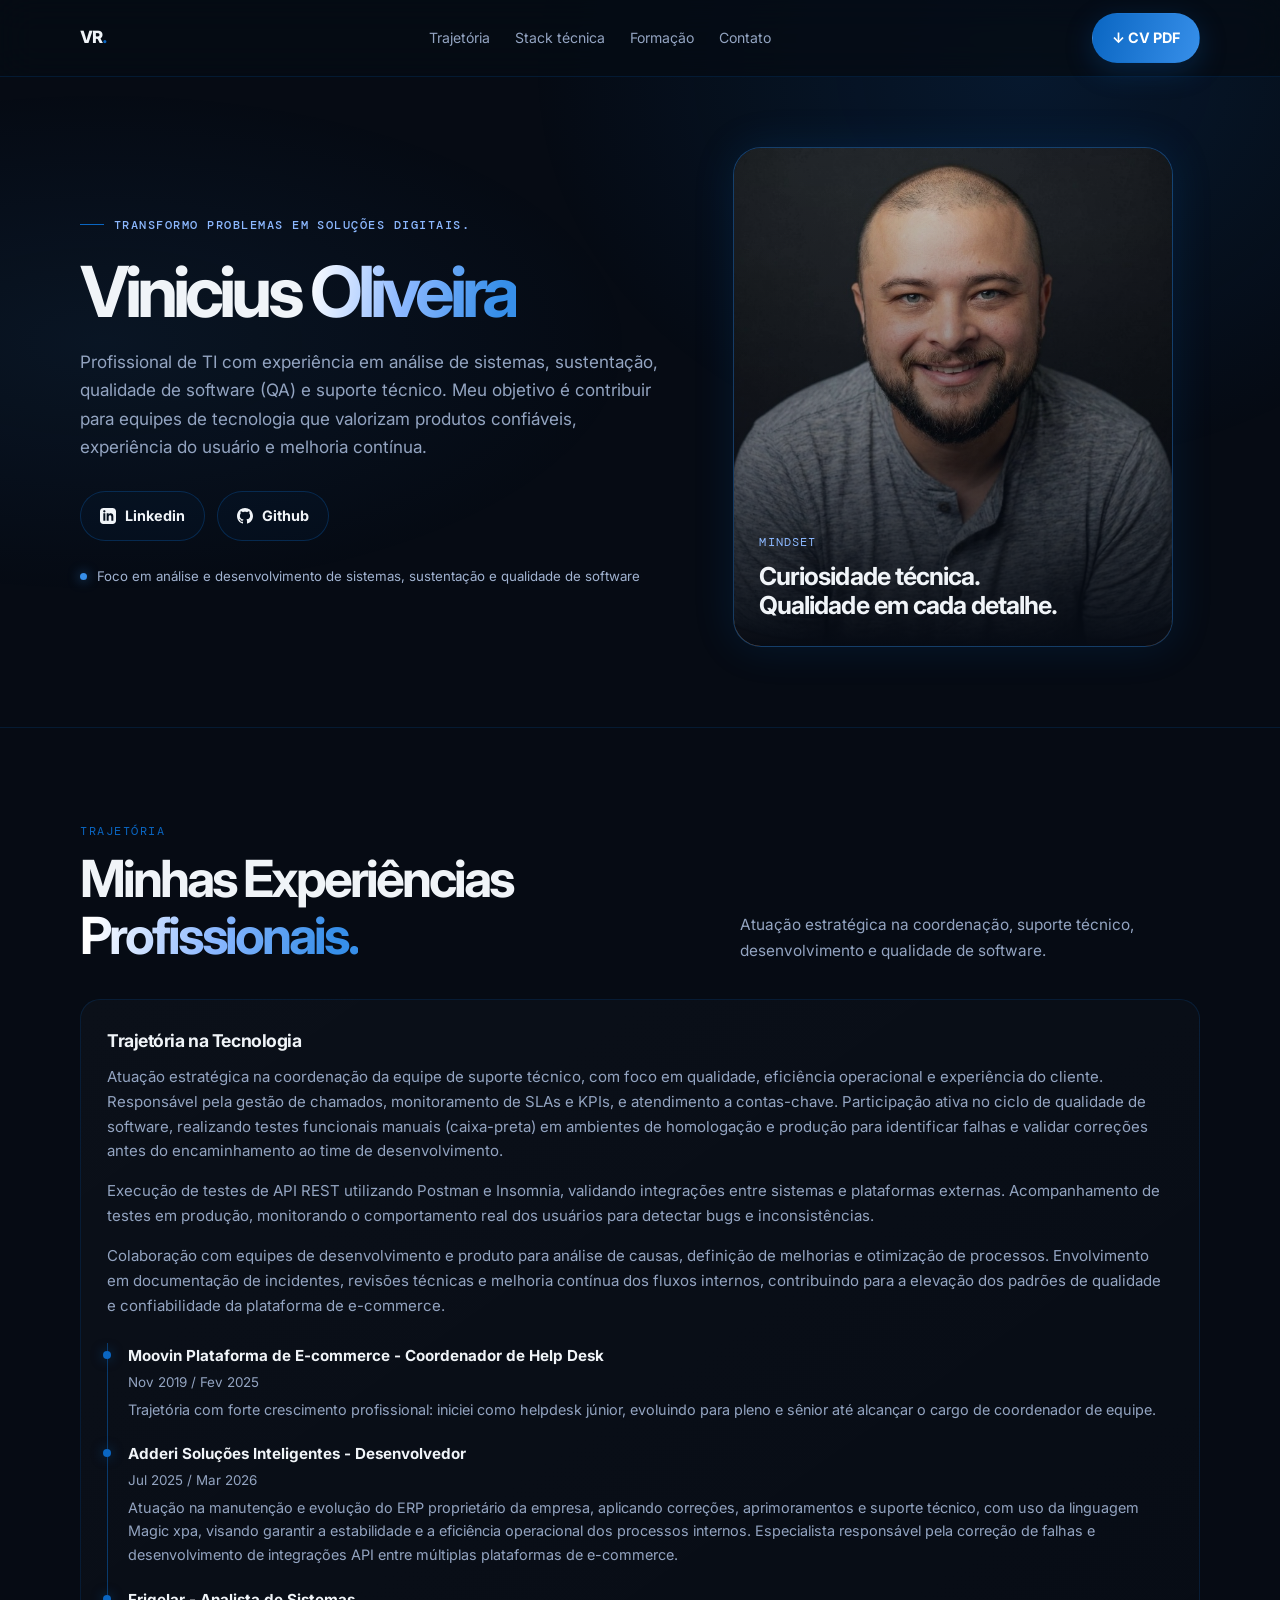
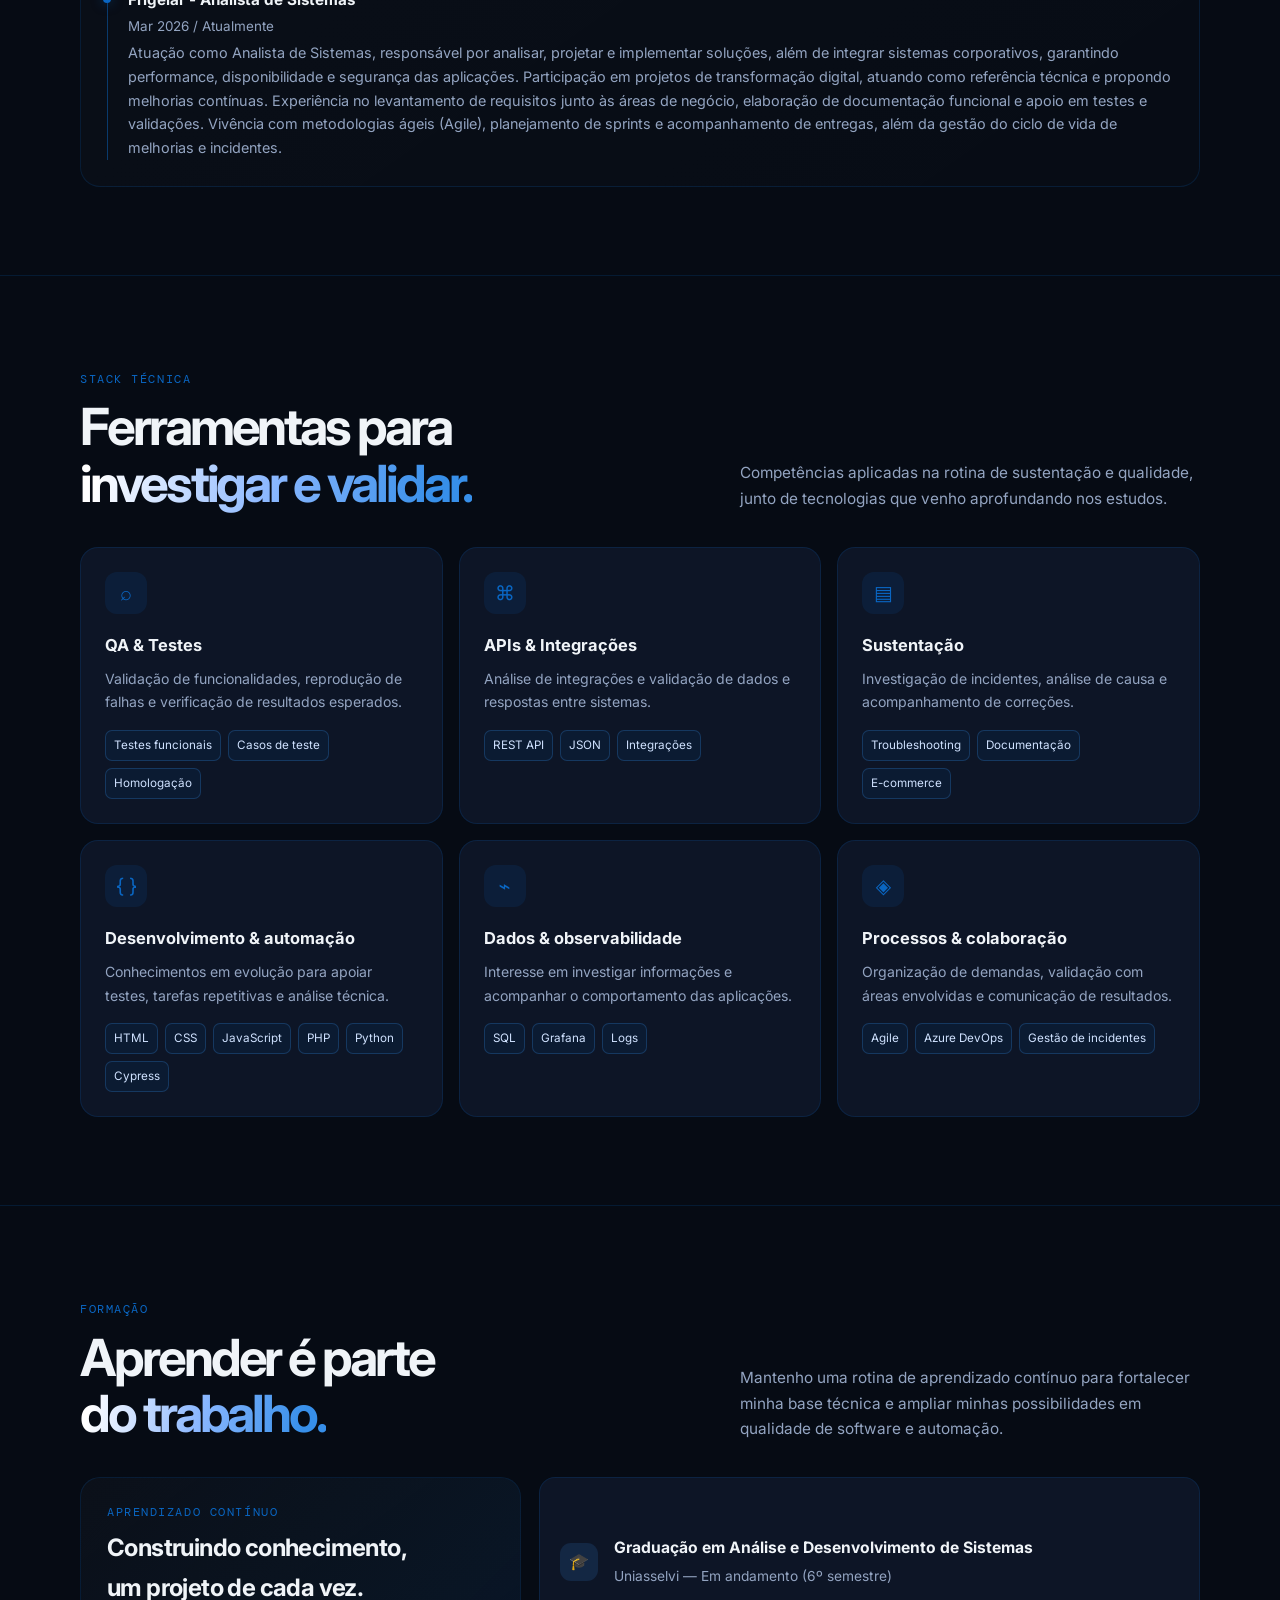
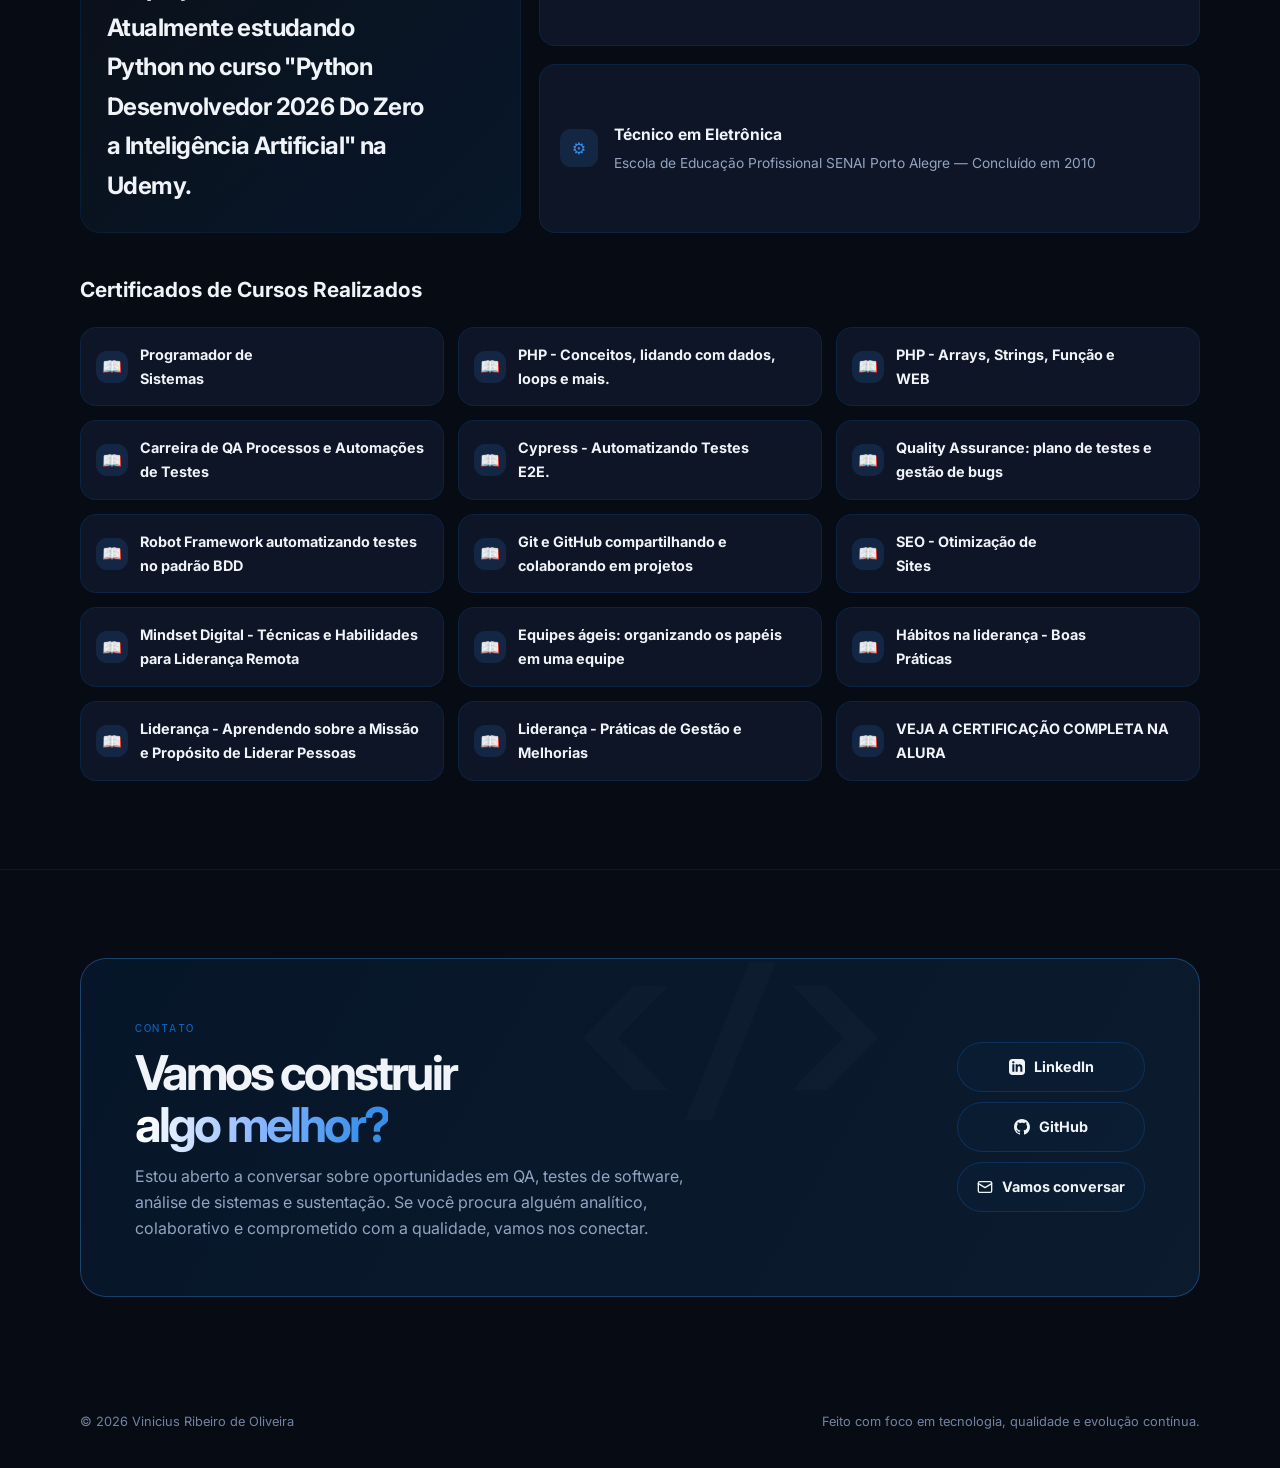
==== commit 332ccefd: "ajustando links" ====
--- a/index.html
+++ b/index.html
@@ -21,7 +21,7 @@
         <a href="#formacao">Formação</a>
         <a href="#contato">Contato</a>
       </div>
-      <a class="button button-primary" href="arquivos/Curriculo Vinicius Oliveira.pdf" target="_blank" rel="noopener">↓ CV PDF</a>
+      <a class="button button-primary" href="visualiza.html?arquivo=arquivos/Curriculo_Vinicius_Oliveira.pdf" target="_blank" rel="noopener">↓ CV PDF</a>
     </nav>
   </header>
 
@@ -119,7 +119,7 @@
         <div style="margin-top: 40px;" class="reveal">
           <h3 style="font-size: 1.3rem; margin-bottom: 20px;">Certificados de Cursos Realizados</h3>
           <div style="display: grid; grid-template-columns: repeat(auto-fill, minmax(320px, 1fr)); gap: 14px;">
-            <a href="https://1drv.ms/b/c/fc1a1fd73746bded/IQDihGjQiRd8Ra1Qc3IoMIjtAUtgEV3fl1xkbc-FdR82L0Y?e=EFH1Mo" download title="Visualizar Certificado" target="_blank">
+            <a href="visualizar.html?arquivo=arquivos/certificados/Programador_de_Sistemas-Certificado_Programador_de_Sistemas.pdf" download title="Visualizar Certificado" target="_blank">
             <div class="education-item" style="padding: 15px; align-items: center; justify-content: space-between;">
               <div style="display: flex; gap: 12px; align-items: center;">
                 <div class="symbol" style="flex: 0 0 32px; height: 32px; margin: 0;">📖</div>
@@ -127,7 +127,7 @@
               </div>
             </div>
            </a>
-           <a href="https://1drv.ms/b/c/fc1a1fd73746bded/IQDtvUY31x8aIID83FsAAAAAAVfE4sOkScWuR3bO8Ffc9MA?e=rqVAuv" download title="Visualizar Certificado" target="_blank">  
+           <a href="visualizar.html?arquivo=arquivos/certificados/PHP_ conceitos_lidando_com_dados_loops_e_mais.pdf" download title="Visualizar Certificado" target="_blank">  
             <div class="education-item" style="padding: 15px; align-items: center; justify-content: space-between;">
               <div style="display: flex; gap: 12px; align-items: center;">
                 <div class="symbol" style="flex: 0 0 32px; height: 32px; margin: 0;">📖</div>
@@ -135,114 +135,111 @@
               </div>
             </div>
             </a>
-            
+            <a href="visualizar.html?arquivo=arquivos/certificados/AVANÇANDO_COM_PHP_ARRAYS_STRINGS.pdf" download title="Visualizar Certificado" target="_blank"> 
             <div class="education-item" style="padding: 15px; align-items: center; justify-content: space-between;">
               <div style="display: flex; gap: 12px; align-items: center;">
                 <div class="symbol" style="flex: 0 0 32px; height: 32px; margin: 0;">📖</div>
                 <h3 style="margin: 0; font-size: 0.9rem;">PHP - Arrays, Strings, Função e WEB</h3>
               </div>
-              <a href="arquivos/certificados/AVANÇANDO COM PHP_ARRAYS STRINGS.pdf" download title="Baixar Certificado" style="color: var(--purple); font-size: 1.1rem; padding: 5px;">⬇</a>
-            </div>
-
-
+            </div>
+            </a>
+            <a href="visualizar.html?arquivo=arquivos/certificados/Carreira_de QA_.pdf" download title="Visualizar Certificado" target="_blank">
             <div class="education-item" style="padding: 15px; align-items: center; justify-content: space-between;">
               <div style="display: flex; gap: 12px; align-items: center;">
                 <div class="symbol" style="flex: 0 0 32px; height: 32px; margin: 0;">📖</div>
                 <h3 style="margin: 0; font-size: 0.9rem;">Carreira de QA Processos e Automações de Testes</h3>
               </div>
-              <a href="arquivos/certificados/Carreira de QA Processos e Autmações de Testes.pdf" download title="Baixar Certificado" style="color: var(--purple); font-size: 1.1rem; padding: 5px;">⬇</a>
-            </div>
-
-
+            </div>
+          </a>
+          <a href="visualizar.html?arquivo=arquivos/certificados/CYPRESS_AUTOMATIZANDO_TESTES_E2E.pdf" donwload title="Visualizar Certificado" target="_blank">
             <div class="education-item" style="padding: 15px; align-items: center; justify-content: space-between;">
               <div style="display: flex; gap: 12px; align-items: center;">
                 <div class="symbol" style="flex: 0 0 32px; height: 32px; margin: 0;">📖</div>
                 <h3 style="margin: 0; font-size: 0.9rem;">Cypress - Automatizando Testes E2E.</h3>
               </div>
-              <a href="arquivos/certificados/CYPRESS AUTOMATIZANDO TESTES E2E.pdf" download title="Baixar Certificado" style="color: var(--purple); font-size: 1.1rem; padding: 5px;">⬇</a>
-            </div>
-
-
+            </div>
+            </a>
+            <a href="visualizar.html?arquivo=arquivos/certificados/Quality_Assurance_plano_de_testes_e_gestão_de_bugs.pdf" donwload title = "Visualizar Certificado" target="_blank">
             <div class="education-item" style="padding: 15px; align-items: center; justify-content: space-between;">
               <div style="display: flex; gap: 12px; align-items: center;">
                 <div class="symbol" style="flex: 0 0 32px; height: 32px; margin: 0;">📖</div>
                 <h3 style="margin: 0; font-size: 0.9rem;">Quality Assurance: plano de testes e gestão de bugs</h3>
               </div>
-              <a href="arquivos/certificados/Quality Assurance_plano de testes e gestão de bugs.pdf" download title="Baixar Certificado" style="color: var(--purple); font-size: 1.1rem; padding: 5px;">⬇</a>
-            </div>
-
-
+            </div>
+            </a>
+            <a hfre="visualizar.html?arquivo=arquivos/certificados/Robot_Framework_automatizando_testes_no_padrão_BDD.pdf" donwload title = "Visualzizar Certificado" target="_blank">
             <div class="education-item" style="padding: 15px; align-items: center; justify-content: space-between;">
               <div style="display: flex; gap: 12px; align-items: center;">
                 <div class="symbol" style="flex: 0 0 32px; height: 32px; margin: 0;">📖</div>
                 <h3 style="margin: 0; font-size: 0.9rem;">Robot Framework automatizando testes no padrão BDD</h3>
               </div>
-              <a href="arquivos/certificados/Robot Framework automatizando testes no padrão BDD.pdf" download title="Baixar Certificado" style="color: var(--purple); font-size: 1.1rem; padding: 5px;">⬇</a>
-            </div>
-
-
+            </div>
+            </a>
+            <a href="visualizar.html?arquivo=arquivos/certificados/Git_e_GitHub_compartilhando_e_colaborando_em_projetos.pdf" download title = "Visualizar Certificad" target="_blank">
             <div class="education-item" style="padding: 15px; align-items: center; justify-content: space-between;">
               <div style="display: flex; gap: 12px; align-items: center;">
                 <div class="symbol" style="flex: 0 0 32px; height: 32px; margin: 0;">📖</div>
                 <h3 style="margin: 0; font-size: 0.9rem;">Git e GitHub compartilhando e colaborando em projetos</h3>
               </div>
-              <a href="arquivos/certificados/Git e GitHub compartilhando e colaborando em projetos.pdf" download title="Baixar Certificado" style="color: var(--purple); font-size: 1.1rem; padding: 5px;">⬇</a>
-            </div>
-
-
+            </div>
+            </a>
+            <a href="visualizar.html?arquivo=arquivos/certificados/SEO_ otimização_de_sites.pdf" download title = "Visualizar Certificado" target="_blank"> 
             <div class="education-item" style="padding: 15px; align-items: center; justify-content: space-between;">
               <div style="display: flex; gap: 12px; align-items: center;">
                 <div class="symbol" style="flex: 0 0 32px; height: 32px; margin: 0;">📖</div>
                 <h3 style="margin: 0; font-size: 0.9rem;">SEO - Otimização de Sites</h3>
               </div>
-              <a href="arquivos/certificados/SEO_ otimização de sites - Alura.pdf" download title="Baixar Certificado" style="color: var(--purple); font-size: 1.1rem; padding: 5px;">⬇</a>
-            </div>
-
-
+            </div>
+            </a>
+            <a href="visualizar.html?arquivo=arquivos/certificados/Mindset_Digital_técnicas_e_habilidades_para_liderança_remota.pdf" download title = "Visualizar Certificado" target="_blank">
             <div class="education-item" style="padding: 15px; align-items: center; justify-content: space-between;">
               <div style="display: flex; gap: 12px; align-items: center;">
                 <div class="symbol" style="flex: 0 0 32px; height: 32px; margin: 0;">📖</div>
                 <h3 style="margin: 0; font-size: 0.9rem;">Mindset Digital - Técnicas e Habilidades para Liderança Remota</h3>
               </div>
-              <a href="arquivos/certificados/Mindset Digital_técnicas e habilidades para liderança remota.pdf" download title="Baixar Certificado" style="color: var(--purple); font-size: 1.1rem; padding: 5px;">⬇</a>
-            </div>
-
-
+            </div>
+            </a>
+            <a href="visualizar.html?arquivo=arquivos/certificados/Equipes_ágeis_organizando_os_papéis_em_uma_equipe.pdf" download title = "Visualizar Certificado" target="_blank">
             <div class="education-item" style="padding: 15px; align-items: center; justify-content: space-between;">
               <div style="display: flex; gap: 12px; align-items: center;">
                 <div class="symbol" style="flex: 0 0 32px; height: 32px; margin: 0;">📖</div>
                 <h3 style="margin: 0; font-size: 0.9rem;">Equipes ágeis: organizando os papéis em uma equipe</h3>
               </div>
-              <a href="arquivos/certificados/Equipes ágeis_organizando os papéis em uma equipe.pdf" download title="Baixar Certificado" style="color: var(--purple); font-size: 1.1rem; padding: 5px;">⬇</a>
-            </div>
-
-
+            </div>
+            </a>
+            <a href="visualizar.html?arquivo=arquivos/certificados/Hábitos_na_liderança_boas_práticas.pdf" download title = "Visualizar Certificado" target="_blank">           
             <div class="education-item" style="padding: 15px; align-items: center; justify-content: space-between;">
               <div style="display: flex; gap: 12px; align-items: center;">
                 <div class="symbol" style="flex: 0 0 32px; height: 32px; margin: 0;">📖</div>
                 <h3 style="margin: 0; font-size: 0.9rem;">Hábitos na liderança - Boas Práticas</h3>
               </div>
-              <a href="arquivos/certificados/Hábitos na liderança_boas práticas.pdf" download title="Baixar Certificado" style="color: var(--purple); font-size: 1.1rem; padding: 5px;">⬇</a>
-            </div>
-
-
+            </div>
+            </a>
+            <a href="visualizar.html?arquivo=arquivos/certificados/Liderança_ aprendendo_sobre_a_missão_e_propósito_de_liderar_pessoas.pdf" download title = "Visualizar Certificado" target="_blank">
             <div class="education-item" style="padding: 15px; align-items: center; justify-content: space-between;">
               <div style="display: flex; gap: 12px; align-items: center;">
                 <div class="symbol" style="flex: 0 0 32px; height: 32px; margin: 0;">📖</div>
                 <h3 style="margin: 0; font-size: 0.9rem;">Liderança - Aprendendo sobre a Missão e Propósito de Liderar Pessoas</h3>
               </div>
-              <a href="arquivos/certificados/Liderança_ aprendendo sobre a missão e propósito de liderar pessoas - Alura.pdf" download title="Baixar Certificado" style="color: var(--purple); font-size: 1.1rem; padding: 5px;">⬇</a>
-            </div>
-
-
+            </div>
+            </a>
+            <a href="visualizar.html?arquivo=arquivos/certificados/Liderança_ práticas_de_gestão_e_melhorias.pdf" download title = "Visualizar Certificado" target="_blank">
             <div class="education-item" style="padding: 15px; align-items: center; justify-content: space-between;">
               <div style="display: flex; gap: 12px; align-items: center;">
                 <div class="symbol" style="flex: 0 0 32px; height: 32px; margin: 0;">📖</div>
                 <h3 style="margin: 0; font-size: 0.9rem;">Liderança - Práticas de Gestão e Melhorias</h3>
               </div>
-              <a href="arquivos/certificados/Liderança_ práticas de gestão e melhorias.pdf" download title="Baixar Certificado" style="color: var(--purple); font-size: 1.1rem; padding: 5px;">⬇</a>
-            </div>
-
+            </div>
+            </a>
+
+            <a href="visualizar.html?arquivo=arquivos/certificados/Certificação_Completa_Alura.pdf" download title = "Visualizar Certificado" target="_blank">
+            <div class="education-item" style="padding: 15px; align-items: center; justify-content: space-between;">
+              <div style="display: flex; gap: 12px; align-items: center;">
+                <div class="symbol" style="flex: 0 0 32px; height: 32px; margin: 0;">📖</div>
+                <h3 style="margin: 0; font-size: 0.9rem;">VEJA A CERTIFICAÇÃO COMPLETA NA ALURA</h3>
+              </div>
+            </div>
+            </a>
 
           </div>
         </div>
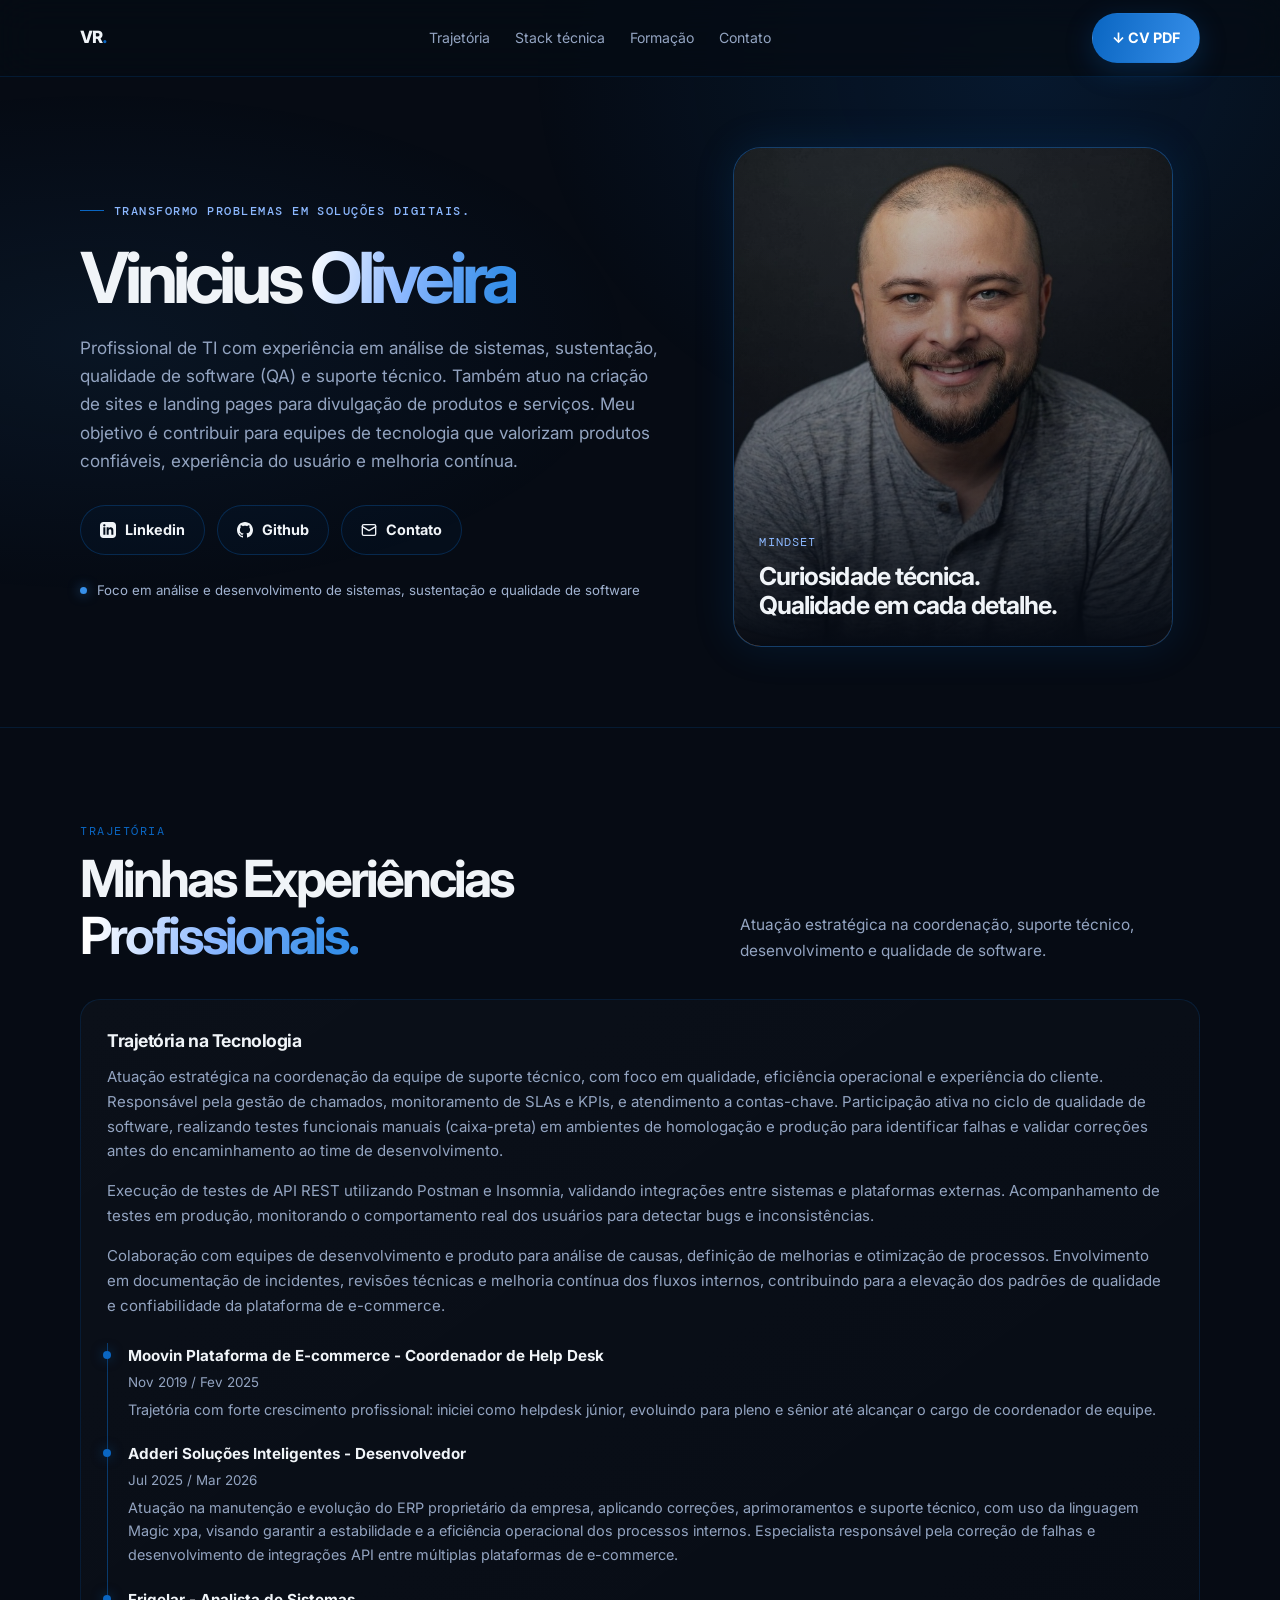
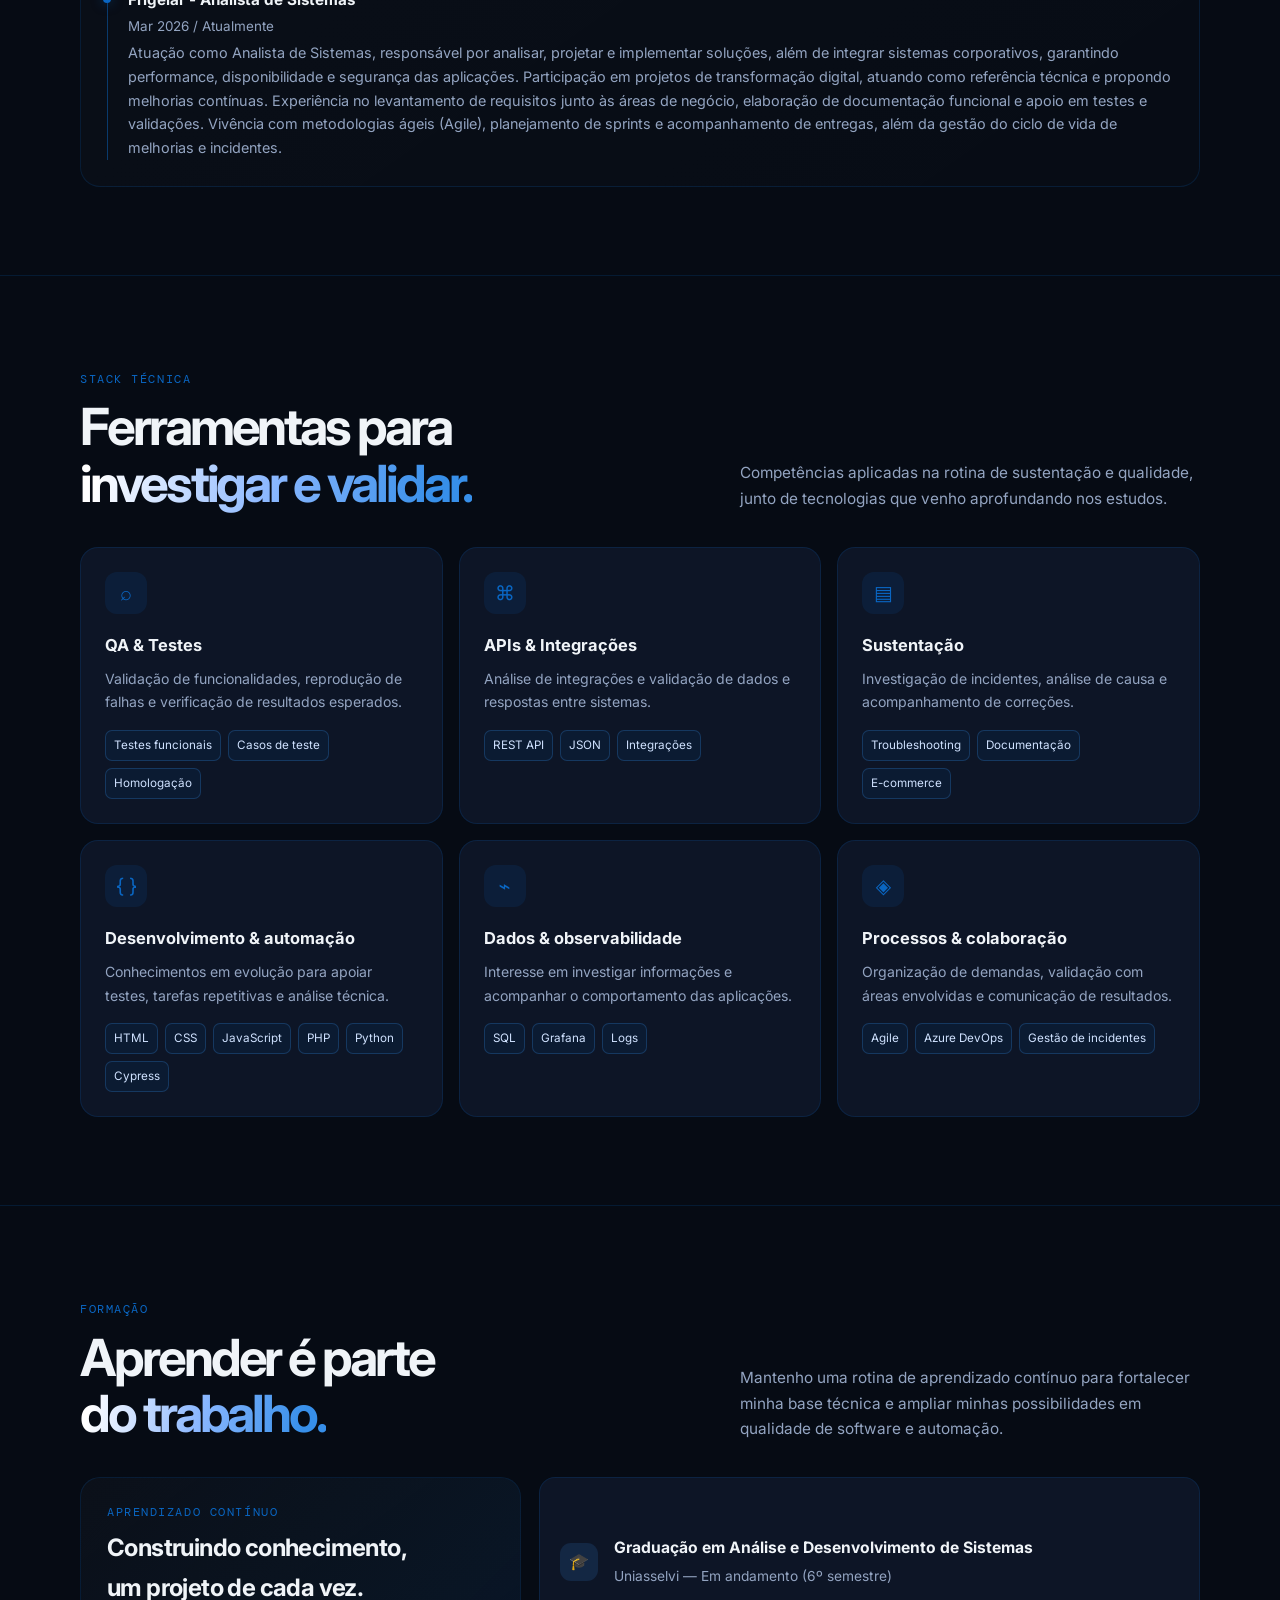
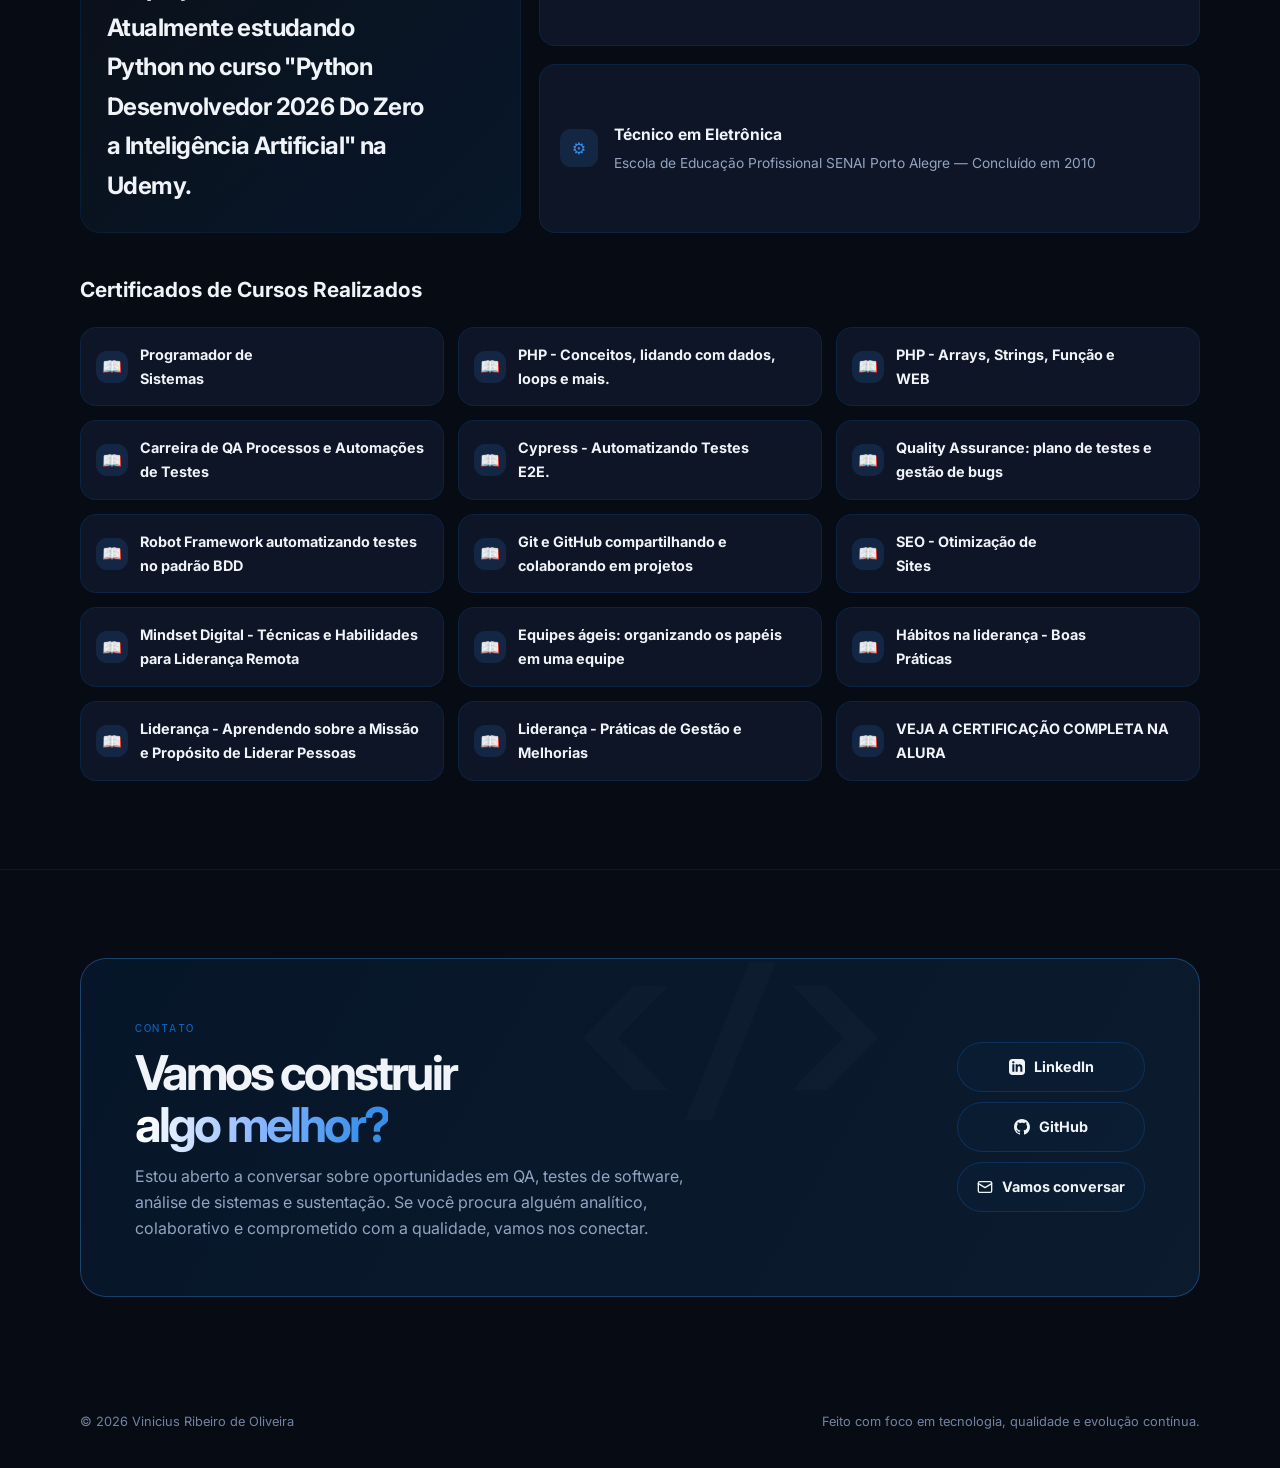
==== commit 94884ed4: "Atualizando Contato" ====
--- a/index.html
+++ b/index.html
@@ -21,7 +21,7 @@
         <a href="#formacao">Formação</a>
         <a href="#contato">Contato</a>
       </div>
-      <a class="button button-primary" href="visualiza.html?arquivo=arquivos/Curriculo_Vinicius_Oliveira.pdf" target="_blank" rel="noopener">↓ CV PDF</a>
+      <a class="button button-primary" href="visualizar.html?arquivo=arquivos/Curriculo_Vinicius_Oliveira.pdf" target="_blank" rel="noopener">↓ CV PDF</a>
     </nav>
   </header>
 
@@ -30,10 +30,11 @@
       <div class="hero-copy reveal">
         <span class="eyebrow">Transformo problemas em soluções digitais.</span>
         <h1>Vinicius<span class="gradient-text">&nbsp;Oliveira</span></h1>
-        <p>Profissional de TI com experiência em análise de sistemas, sustentação, qualidade de software (QA) e suporte técnico. Meu objetivo é contribuir para equipes de tecnologia que valorizam produtos confiáveis, experiência do usuário e melhoria contínua.</p>
+        <p>Profissional de TI com experiência em análise de sistemas, sustentação, qualidade de software (QA) e suporte técnico. Também atuo na criação de sites e landing pages para divulgação de produtos e serviços. Meu objetivo é contribuir para equipes de tecnologia que valorizam produtos confiáveis, experiência do usuário e melhoria contínua.</p>
         <div class="hero-actions">
           <a class="button button-ghost" href="https://www.linkedin.com/in/vinicius-ribeiro-de-oliveira/" target="_blank" rel="noopener"><svg width="16" height="16" viewBox="0 0 24 24" fill="currentColor" aria-hidden="true"><path d="M19 0h-14c-2.761 0-5 2.239-5 5v14c0 2.761 2.239 5 5 5h14c2.762 0 5-2.239 5-5v-14c0-2.761-2.238-5-5-5zm-11 19h-3v-11h3v11zm-1.5-12.268c-.966 0-1.75-.79-1.75-1.764s.784-1.764 1.75-1.764 1.75.79 1.75 1.764-.783 1.764-1.75 1.764zm13.5 12.268h-3v-5.604c0-3.368-4-3.113-4 0v5.604h-3v-11h3v1.765c1.396-2.586 7-2.777 7 2.476v6.759z"/></svg>Linkedin</a>
           <a class="button button-ghost" href="https://github.com/ViniciusRdeOliveira/" target="_blank" rel="noopener"><svg width="16" height="16" viewBox="0 0 24 24" fill="currentColor" aria-hidden="true"><path d="M12 0c-6.626 0-12 5.373-12 12 0 5.302 3.438 9.8 8.207 11.387.599.111.793-.261.793-.577v-2.234c-3.338.726-4.033-1.416-4.033-1.416-.546-1.387-1.333-1.756-1.333-1.756-1.089-.745.083-.729.083-.729 1.205.084 1.839 1.237 1.839 1.237 1.07 1.834 2.807 1.304 3.492.997.107-.775.418-1.305.762-1.604-2.665-.305-5.467-1.334-5.467-5.931 0-1.311.469-2.381 1.236-3.221-.124-.303-.535-1.524.117-3.176 0 0 1.008-.322 3.301 1.23.957-.266 1.983-.399 3.003-.404 1.02.005 2.047.138 3.006.404 2.291-1.552 3.297-1.23 3.297-1.23.653 1.653.242 2.874.118 3.176.77.84 1.235 1.911 1.235 3.221 0 4.609-2.807 5.624-5.479 5.921.43.372.823 1.102.823 2.222v3.293c0 .319.192.694.801.576 4.765-1.589 8.199-6.086 8.199-11.386 0-6.627-5.373-12-12-12z"/></svg>Github</a>
+          <a class="button button-ghost" href="mailto:vinicius.r.oliveira@outlook.com.br"><svg width="16" height="16" viewBox="0 0 24 24" fill="none" stroke="currentColor" stroke-width="2" stroke-linecap="round" stroke-linejoin="round" aria-hidden="true"><rect x="2" y="4" width="20" height="16" rx="2"/><path d="m22 7-10 6L2 7"/></svg>Contato</a>
         </div>
         <div class="micro"><span class="dot"></span> Foco em análise e desenvolvimento de sistemas, sustentação e qualidade de software</div>
       </div>
@@ -119,7 +120,7 @@
         <div style="margin-top: 40px;" class="reveal">
           <h3 style="font-size: 1.3rem; margin-bottom: 20px;">Certificados de Cursos Realizados</h3>
           <div style="display: grid; grid-template-columns: repeat(auto-fill, minmax(320px, 1fr)); gap: 14px;">
-            <a href="visualizar.html?arquivo=arquivos/certificados/Programador_de_Sistemas-Certificado_Programador_de_Sistemas.pdf" download title="Visualizar Certificado" target="_blank">
+            <a href="visualizar.html?arquivo=arquivos/certificados/Programador_de_Sistemas-Certificado_Programador_de_Sistemas.pdf" target="_blank" rel="noopener">
             <div class="education-item" style="padding: 15px; align-items: center; justify-content: space-between;">
               <div style="display: flex; gap: 12px; align-items: center;">
                 <div class="symbol" style="flex: 0 0 32px; height: 32px; margin: 0;">📖</div>
@@ -127,7 +128,7 @@
               </div>
             </div>
            </a>
-           <a href="visualizar.html?arquivo=arquivos/certificados/PHP_ conceitos_lidando_com_dados_loops_e_mais.pdf" download title="Visualizar Certificado" target="_blank">  
+           <a href="visualizar.html?arquivo=arquivos/certificados/PHP_ conceitos_lidando_com_dados_loops_e_mais.pdf" target="_blank" rel="noopener">  
             <div class="education-item" style="padding: 15px; align-items: center; justify-content: space-between;">
               <div style="display: flex; gap: 12px; align-items: center;">
                 <div class="symbol" style="flex: 0 0 32px; height: 32px; margin: 0;">📖</div>
@@ -135,7 +136,7 @@
               </div>
             </div>
             </a>
-            <a href="visualizar.html?arquivo=arquivos/certificados/AVANÇANDO_COM_PHP_ARRAYS_STRINGS.pdf" download title="Visualizar Certificado" target="_blank"> 
+            <a href="visualizar.html?arquivo=arquivos/certificados/AVANÇANDO_COM_PHP_ARRAYS_STRINGS.pdf"  target="_blank" rel="noopener"> 
             <div class="education-item" style="padding: 15px; align-items: center; justify-content: space-between;">
               <div style="display: flex; gap: 12px; align-items: center;">
                 <div class="symbol" style="flex: 0 0 32px; height: 32px; margin: 0;">📖</div>
@@ -143,7 +144,7 @@
               </div>
             </div>
             </a>
-            <a href="visualizar.html?arquivo=arquivos/certificados/Carreira_de QA_.pdf" download title="Visualizar Certificado" target="_blank">
+            <a href="visualizar.html?arquivo=arquivos/certificados/Carreira_de QA_.pdf"  target="_blank" rel="noopener">
             <div class="education-item" style="padding: 15px; align-items: center; justify-content: space-between;">
               <div style="display: flex; gap: 12px; align-items: center;">
                 <div class="symbol" style="flex: 0 0 32px; height: 32px; margin: 0;">📖</div>
@@ -151,7 +152,7 @@
               </div>
             </div>
           </a>
-          <a href="visualizar.html?arquivo=arquivos/certificados/CYPRESS_AUTOMATIZANDO_TESTES_E2E.pdf" donwload title="Visualizar Certificado" target="_blank">
+          <a href="visualizar.html?arquivo=arquivos/certificados/CYPRESS_AUTOMATIZANDO_TESTES_E2E.pdf"  target="_blank" rel="noopener">
             <div class="education-item" style="padding: 15px; align-items: center; justify-content: space-between;">
               <div style="display: flex; gap: 12px; align-items: center;">
                 <div class="symbol" style="flex: 0 0 32px; height: 32px; margin: 0;">📖</div>
@@ -159,7 +160,7 @@
               </div>
             </div>
             </a>
-            <a href="visualizar.html?arquivo=arquivos/certificados/Quality_Assurance_plano_de_testes_e_gestão_de_bugs.pdf" donwload title = "Visualizar Certificado" target="_blank">
+            <a href="visualizar.html?arquivo=arquivos/certificados/Quality_Assurance_plano_de_testes_e_gestão_de_bugs.pdf"  target="_blank" rel="noopener">
             <div class="education-item" style="padding: 15px; align-items: center; justify-content: space-between;">
               <div style="display: flex; gap: 12px; align-items: center;">
                 <div class="symbol" style="flex: 0 0 32px; height: 32px; margin: 0;">📖</div>
@@ -167,7 +168,7 @@
               </div>
             </div>
             </a>
-            <a hfre="visualizar.html?arquivo=arquivos/certificados/Robot_Framework_automatizando_testes_no_padrão_BDD.pdf" donwload title = "Visualzizar Certificado" target="_blank">
+            <a hfre="visualizar.html?arquivo=arquivos/certificados/Robot_Framework_automatizando_testes_no_padrão_BDD.pdf" target="_blank" rel="noopener">
             <div class="education-item" style="padding: 15px; align-items: center; justify-content: space-between;">
               <div style="display: flex; gap: 12px; align-items: center;">
                 <div class="symbol" style="flex: 0 0 32px; height: 32px; margin: 0;">📖</div>
@@ -175,7 +176,7 @@
               </div>
             </div>
             </a>
-            <a href="visualizar.html?arquivo=arquivos/certificados/Git_e_GitHub_compartilhando_e_colaborando_em_projetos.pdf" download title = "Visualizar Certificad" target="_blank">
+            <a href="visualizar.html?arquivo=arquivos/certificados/Git_e_GitHub_compartilhando_e_colaborando_em_projetos.pdf"  target="_blank" rel="noopener">
             <div class="education-item" style="padding: 15px; align-items: center; justify-content: space-between;">
               <div style="display: flex; gap: 12px; align-items: center;">
                 <div class="symbol" style="flex: 0 0 32px; height: 32px; margin: 0;">📖</div>
@@ -183,7 +184,7 @@
               </div>
             </div>
             </a>
-            <a href="visualizar.html?arquivo=arquivos/certificados/SEO_ otimização_de_sites.pdf" download title = "Visualizar Certificado" target="_blank"> 
+            <a href="visualizar.html?arquivo=arquivos/certificados/SEO_ otimização_de_sites.pdf"  target="_blank" rel="noopener"> 
             <div class="education-item" style="padding: 15px; align-items: center; justify-content: space-between;">
               <div style="display: flex; gap: 12px; align-items: center;">
                 <div class="symbol" style="flex: 0 0 32px; height: 32px; margin: 0;">📖</div>
@@ -191,7 +192,7 @@
               </div>
             </div>
             </a>
-            <a href="visualizar.html?arquivo=arquivos/certificados/Mindset_Digital_técnicas_e_habilidades_para_liderança_remota.pdf" download title = "Visualizar Certificado" target="_blank">
+            <a href="visualizar.html?arquivo=arquivos/certificados/Mindset_Digital_técnicas_e_habilidades_para_liderança_remota.pdf"  target="_blank" rel="noopener">
             <div class="education-item" style="padding: 15px; align-items: center; justify-content: space-between;">
               <div style="display: flex; gap: 12px; align-items: center;">
                 <div class="symbol" style="flex: 0 0 32px; height: 32px; margin: 0;">📖</div>
@@ -199,7 +200,7 @@
               </div>
             </div>
             </a>
-            <a href="visualizar.html?arquivo=arquivos/certificados/Equipes_ágeis_organizando_os_papéis_em_uma_equipe.pdf" download title = "Visualizar Certificado" target="_blank">
+            <a href="visualizar.html?arquivo=arquivos/certificados/Equipes_ágeis_organizando_os_papéis_em_uma_equipe.pdf"  target="_blank" rel="noopener">
             <div class="education-item" style="padding: 15px; align-items: center; justify-content: space-between;">
               <div style="display: flex; gap: 12px; align-items: center;">
                 <div class="symbol" style="flex: 0 0 32px; height: 32px; margin: 0;">📖</div>
@@ -207,7 +208,7 @@
               </div>
             </div>
             </a>
-            <a href="visualizar.html?arquivo=arquivos/certificados/Hábitos_na_liderança_boas_práticas.pdf" download title = "Visualizar Certificado" target="_blank">           
+            <a href="visualizar.html?arquivo=arquivos/certificados/Hábitos_na_liderança_boas_práticas.pdf"  target="_blank" rel="noopener">           
             <div class="education-item" style="padding: 15px; align-items: center; justify-content: space-between;">
               <div style="display: flex; gap: 12px; align-items: center;">
                 <div class="symbol" style="flex: 0 0 32px; height: 32px; margin: 0;">📖</div>
@@ -215,7 +216,7 @@
               </div>
             </div>
             </a>
-            <a href="visualizar.html?arquivo=arquivos/certificados/Liderança_ aprendendo_sobre_a_missão_e_propósito_de_liderar_pessoas.pdf" download title = "Visualizar Certificado" target="_blank">
+            <a href="visualizar.html?arquivo=arquivos/certificados/Liderança_ aprendendo_sobre_a_missão_e_propósito_de_liderar_pessoas.pdf"  target="_blank" rel="noopener">
             <div class="education-item" style="padding: 15px; align-items: center; justify-content: space-between;">
               <div style="display: flex; gap: 12px; align-items: center;">
                 <div class="symbol" style="flex: 0 0 32px; height: 32px; margin: 0;">📖</div>
@@ -223,7 +224,7 @@
               </div>
             </div>
             </a>
-            <a href="visualizar.html?arquivo=arquivos/certificados/Liderança_ práticas_de_gestão_e_melhorias.pdf" download title = "Visualizar Certificado" target="_blank">
+            <a href="visualizar.html?arquivo=arquivos/certificados/Liderança_ práticas_de_gestão_e_melhorias.pdf"  target="_blank" rel="noopener">
             <div class="education-item" style="padding: 15px; align-items: center; justify-content: space-between;">
               <div style="display: flex; gap: 12px; align-items: center;">
                 <div class="symbol" style="flex: 0 0 32px; height: 32px; margin: 0;">📖</div>
@@ -232,7 +233,7 @@
             </div>
             </a>
 
-            <a href="visualizar.html?arquivo=arquivos/certificados/Certificação_Completa_Alura.pdf" download title = "Visualizar Certificado" target="_blank">
+            <a href="visualizar.html?arquivo=arquivos/certificados/Certificação_Completa_Alura.pdf"  target="_blank" rel="noopener">
             <div class="education-item" style="padding: 15px; align-items: center; justify-content: space-between;">
               <div style="display: flex; gap: 12px; align-items: center;">
                 <div class="symbol" style="flex: 0 0 32px; height: 32px; margin: 0;">📖</div>
